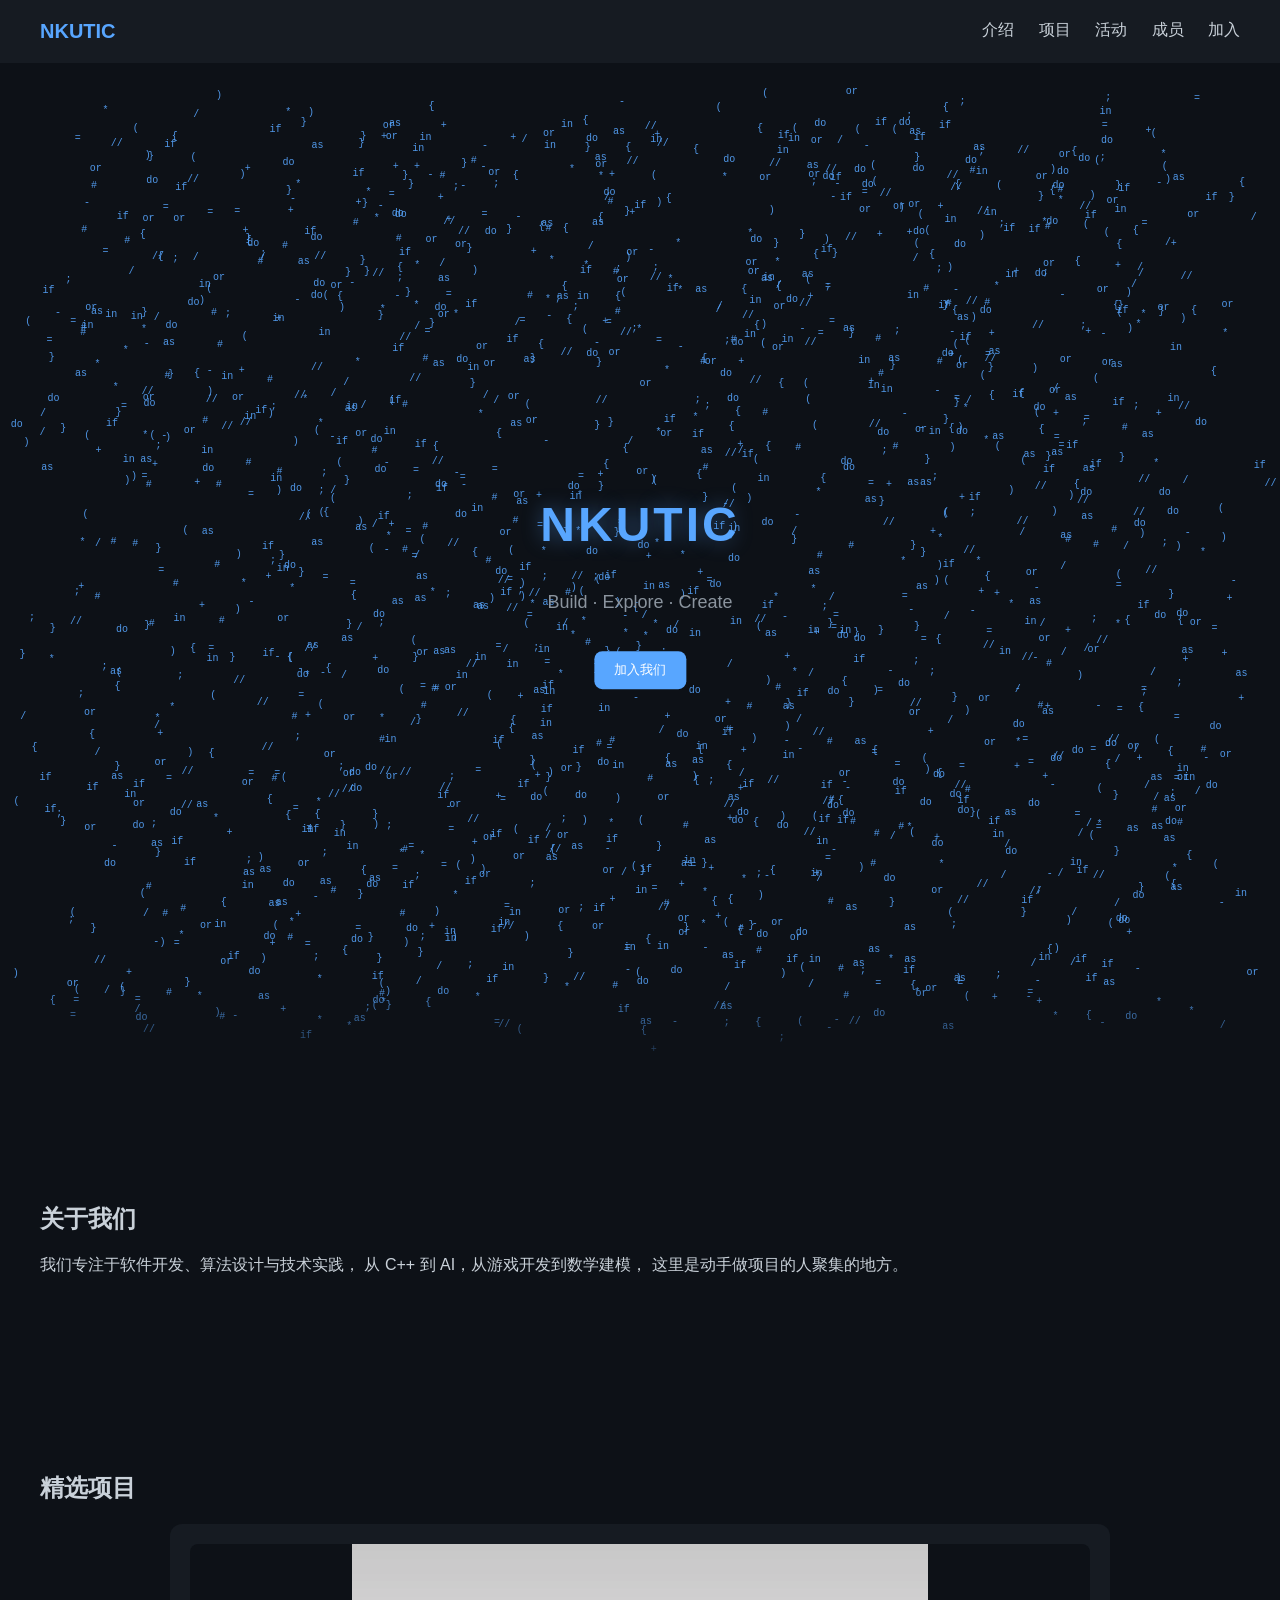
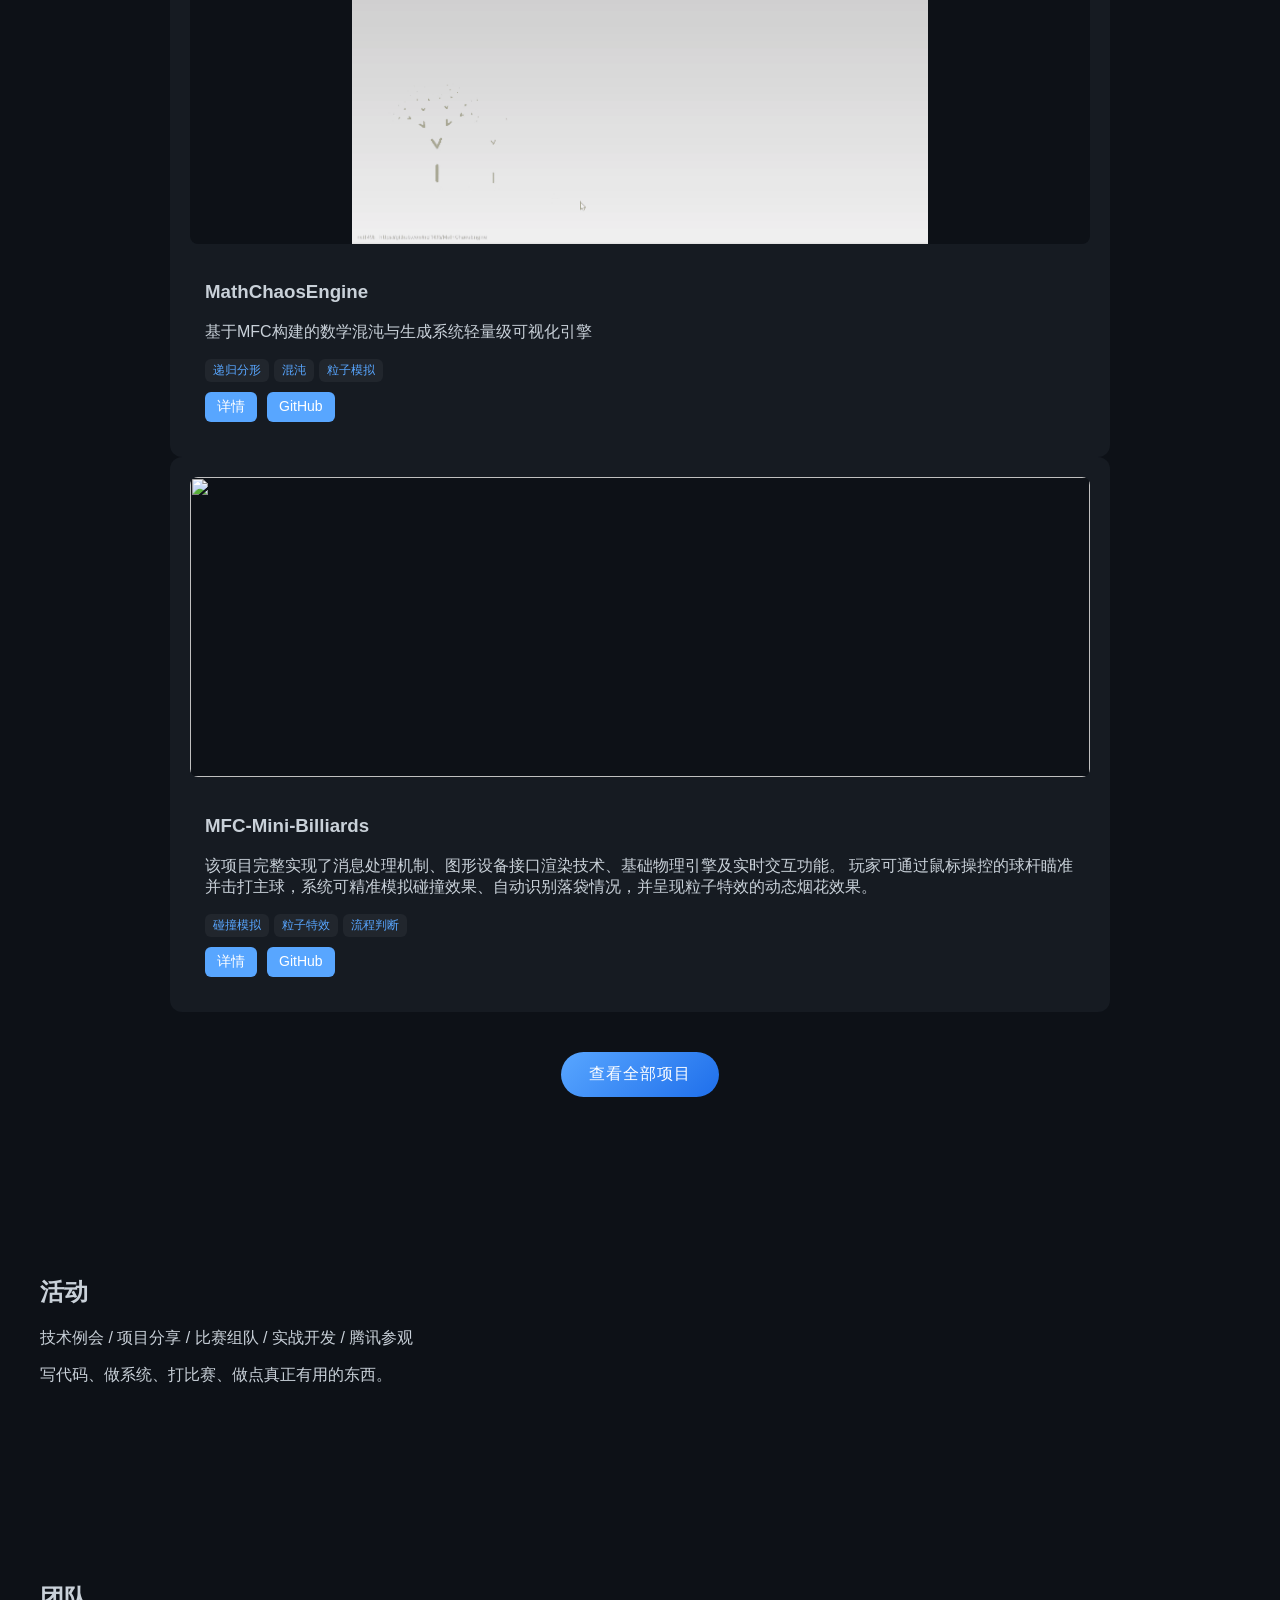
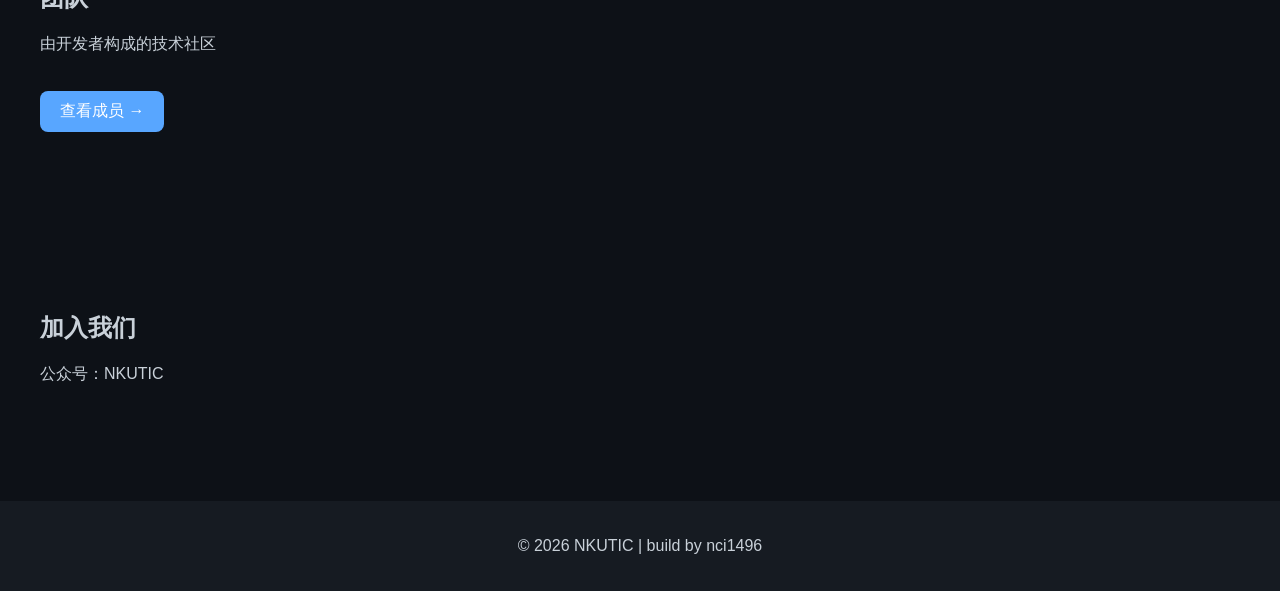
==== index.html @ daf4916a "feat update: build contributors pages" ====
<!DOCTYPE html>
<html lang="zh">
<head>
    <meta charset="UTF-8">
    <meta name="viewport" content="width=device-width, initial-scale=1.0">
    <title>南开大学犀牛鸟创新社团</title>
    <link rel="stylesheet" href="style.css">
</head>
<body>

<header>
    <div class="logo">NKUTIC</div>
    <nav>
        <a href="#about">介绍</a>
        <a href="#projects">项目</a>
        <a href="#activity">活动</a>
        <a href="contributors.html">成员</a>
        <a href="#join">加入</a>
    </nav>
</header>

<!-- hero实现了一个动态的文字切换粒子效果 -->
<section class="hero">
    <canvas id="heroCanvas"></canvas>
        <div class="hero-overlay">
        <h1>NKUTIC</h1>
        <p>Build · Explore · Create</p>
        <button onclick="location.href='#join'">加入我们</button>
    </div>
</section>

<script src="scripts/hero.js"></script>
<script type="module" src="scripts/main.js"></script>

<section id="about">
    <h2>关于我们</h2>
    <p>
        我们专注于软件开发、算法设计与技术实践，
        从 C++ 到 AI，从游戏开发到数学建模，
        这里是动手做项目的人聚集的地方。
    </p>
</section>

<section id="projects">
    <h2>精选项目</h2>
    <div id="featured-projects"></div>

<div class="more">
    <a href="projects.html" class="btn-primary">
        查看全部项目
    </a>
</div>
</section>

<section id="activity">
    <h2>活动</h2>
    <p>技术例会 / 项目分享 / 比赛组队 / 实战开发 / 腾讯参观 </p>
    <p>写代码、做系统、打比赛、做点真正有用的东西。</p>
</section>


<section id="team">
    <h2>团队</h2>
    <p>由开发者构成的技术社区</p>

    <a class="btn" href="contributors.html">查看成员 →</a>
</section>

<section id="join">
    <h2>加入我们</h2>
    <p>公众号：NKUTIC</p>
</section>


<footer>
    <p>© 2026 NKUTIC | build by nci1496</p>
</footer>

</body>
</html>
---- style.css ----
body {
    margin: 0;
    font-family: Arial;
    background: #0d1117;
    color: #c9d1d9;
}

/* 顶部 */
header {
    display: flex;
    justify-content: space-between;
    padding: 20px 40px;
    background: #161b22;
}

.logo {
    font-size: 20px;
    font-weight: bold;
    color: #58a6ff;
}

nav a {
    color: #c9d1d9;
    margin-left: 20px;
    text-decoration: none;
}

nav a:hover {
    color: #58a6ff;
}

/* 首页大字 */
.hero {
    position: relative;
    height: 100vh;
    background: #0d1117;
    min-height: 300px;
}

@media (max-width: 600px) {
    .hero {
        height: 40vh;
    }
}

#heroCanvas {
    position: absolute;
    top: 0;
    left: 0;
    width: 100%;
    height: 100%;
    display: block;
}

.hero-overlay {
    position: absolute;
    top: 50%;
    left: 50%;
    transform: translate(-50%, -50%);
    
    text-align: center;
    color: white;

    z-index: 2;
    
    /* 防止阻挡被按 */
    pointer-events: none;

}


/* 标题 */
.hero-overlay h1 {
    font-size: 48px;
    color: #58a6ff;
    text-shadow: 0 0 20px rgba(88,166,255,0.4);
    letter-spacing: 3px;
}

/* 副标题 */
.hero-overlay p {
    font-size: 18px;
    color: #8b949e;
}

/* 按钮 */
.hero-overlay button {
    margin-top: 20px;
    padding: 10px 20px;
    border-radius: 8px;
    border: none;
    background: #58a6ff;
    color: white;
    cursor: pointer;
/* 恢复按键功能 */
    pointer-events: auto;
}



.hero::after {
    content: "";
    position: absolute;
    left: 0;
    bottom: 0;
    width: 100%;
    height: 100px;

    background: linear-gradient(to bottom, transparent, #0d1117);
}

/* 通用 section */

section {
    padding: 60px 40px;

    opacity: 0;
    transform: translateY(30px);
    animation: fadeIn 1s forwards;
}

@keyframes fadeIn {
    to {
        opacity: 1;
        transform: translateY(0);
    }
}

/*  ////// 卡片 //////*/
.card {
    background: #161b22;
    padding: 20px;
    margin-top: 20px;
    overflow: hidden;
    border-radius: 12px;
    transition: 0.3s;
    width: 75%;
    margin: auto;
}

.card:hover {
    transform: translateY(-5px);
    box-shadow: 0 0 15px #58a6ff44;
}

.card a {
    color: #58a6ff;
    text-decoration: none;
}

.card a:hover {
    text-decoration: underline;
    transform: translateY(-3px) scale(1.02);
    box-shadow: 0 10px 30px rgba(88,166,255,0.2);
}

.card img {
    width: 100%;
    height: 300px;
    object-fit: contain;
    background: #0d1117;
    border-radius: 8px;
}

.tags {
    margin-top: 5px;
}

.tag {
    display: inline-block;
    padding: 3px 8px;
    margin-right: 5px;
    border-radius: 6px;
    background: #21262d;
    color: #58a6ff;
    font-size: 12px;
}


/* 内容区 */
.card-content {
    padding: 15px;
}

/* 按钮区 */
.card-buttons {
    margin-top: 10px;
    display: flex;
    gap: 10px;
    
}


.card-buttons a {
    padding: 6px 12px;
    border-radius: 6px;
    background: #58a6ff;
    color: white;
    text-decoration: none;
    font-size: 14px;
}

.card-buttons a:hover {
    background: #1f6feb;
}

.card-grid {
    display: grid;
    grid-template-columns: repeat(auto-fit, minmax(300px, 1fr));
    gap: 20px;
}



/* 页脚 */
footer {
    text-align: center;
    padding: 20px;
    background: #161b22;
}



/* 项目页 */

/* 项目页整体 */
.project-page {
    max-width: 900px;
    margin: auto;
}

/* 头部 */
.project-hero {
    text-align: center;
    padding: 60px 20px;
}

.project-hero h1 {
    font-size: 40px;
    color: #58a6ff;
}

/* 更多按钮 */
.more {
    text-align: center;
    margin-top: 40px;
}

.btn-primary {
    display: inline-block;
    padding: 12px 28px;
    border-radius: 999px; /* 胶囊按钮 */
    background: linear-gradient(135deg, #58a6ff, #1f6feb);
    color: white;
    font-weight: 500;
    text-decoration: none;
    letter-spacing: 1px;

    transition: all 0.3s ease;
}

/* hover 提升 */
.btn-primary:hover {
    transform: translateY(-3px) scale(1.03);
    box-shadow: 0 8px 20px rgba(88,166,255,0.4);
}

/* 点击反馈 */
.btn-primary:active {
    transform: scale(0.97);
}


/* 按钮 */
.btn {
    display: inline-block;
    margin-top: 20px;
    padding: 10px 20px;
    background: #58a6ff;
    color: white;
    text-decoration: none;
    border-radius: 8px;
}

.btn:hover {
    background: #1f6feb;
}

/* 图片 */
.project-img {
    width: 100%;
    border-radius: 10px;
    margin-top: 20px;
}

/* 段落 */
section {
    margin-bottom: 40px;
}

/* 代码块 */
pre {
    background: #0d1117;
    color: #c9d1d9;
    padding: 16px 20px;
    border-radius: 12px;
    overflow-x: auto;

    border: 1px solid #30363d;

    font-family: "Fira Code", "Consolas", monospace;
    font-size: 14px;
    line-height: 1.6;

    position: relative;
}

/* 左侧装饰条（重点） */
pre::before {
    content: "";
    position: absolute;
    left: 0;
    top: 0;
    width: 4px;
    height: 100%;
    background: #58a6ff;
    border-radius: 12px 0 0 12px;
}

/* code本体 */
code {
    color: #c9d1d9;
}

pre::after {
    content: "C++"; /* 可以按需要改 */
    position: absolute;
    top: 8px;
    right: 12px;
    font-size: 12px;
    color: #8b949e;
}
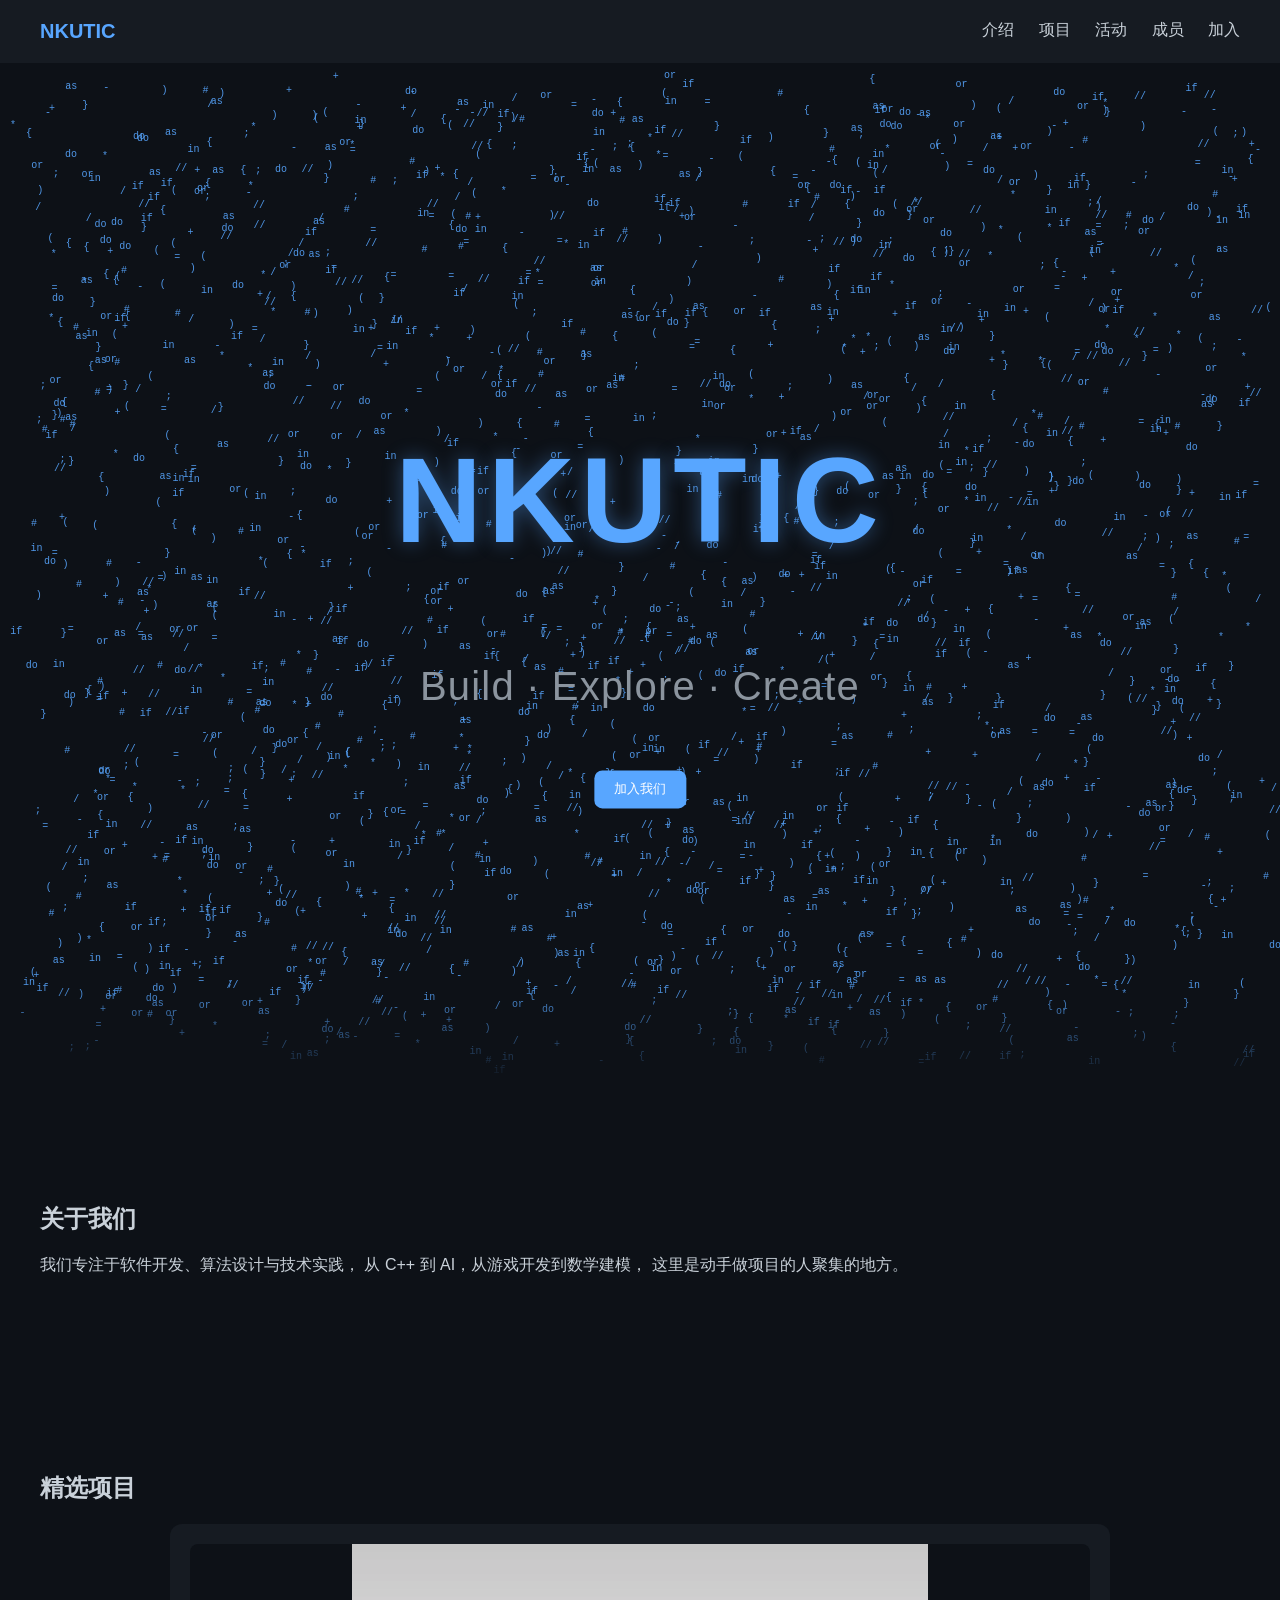
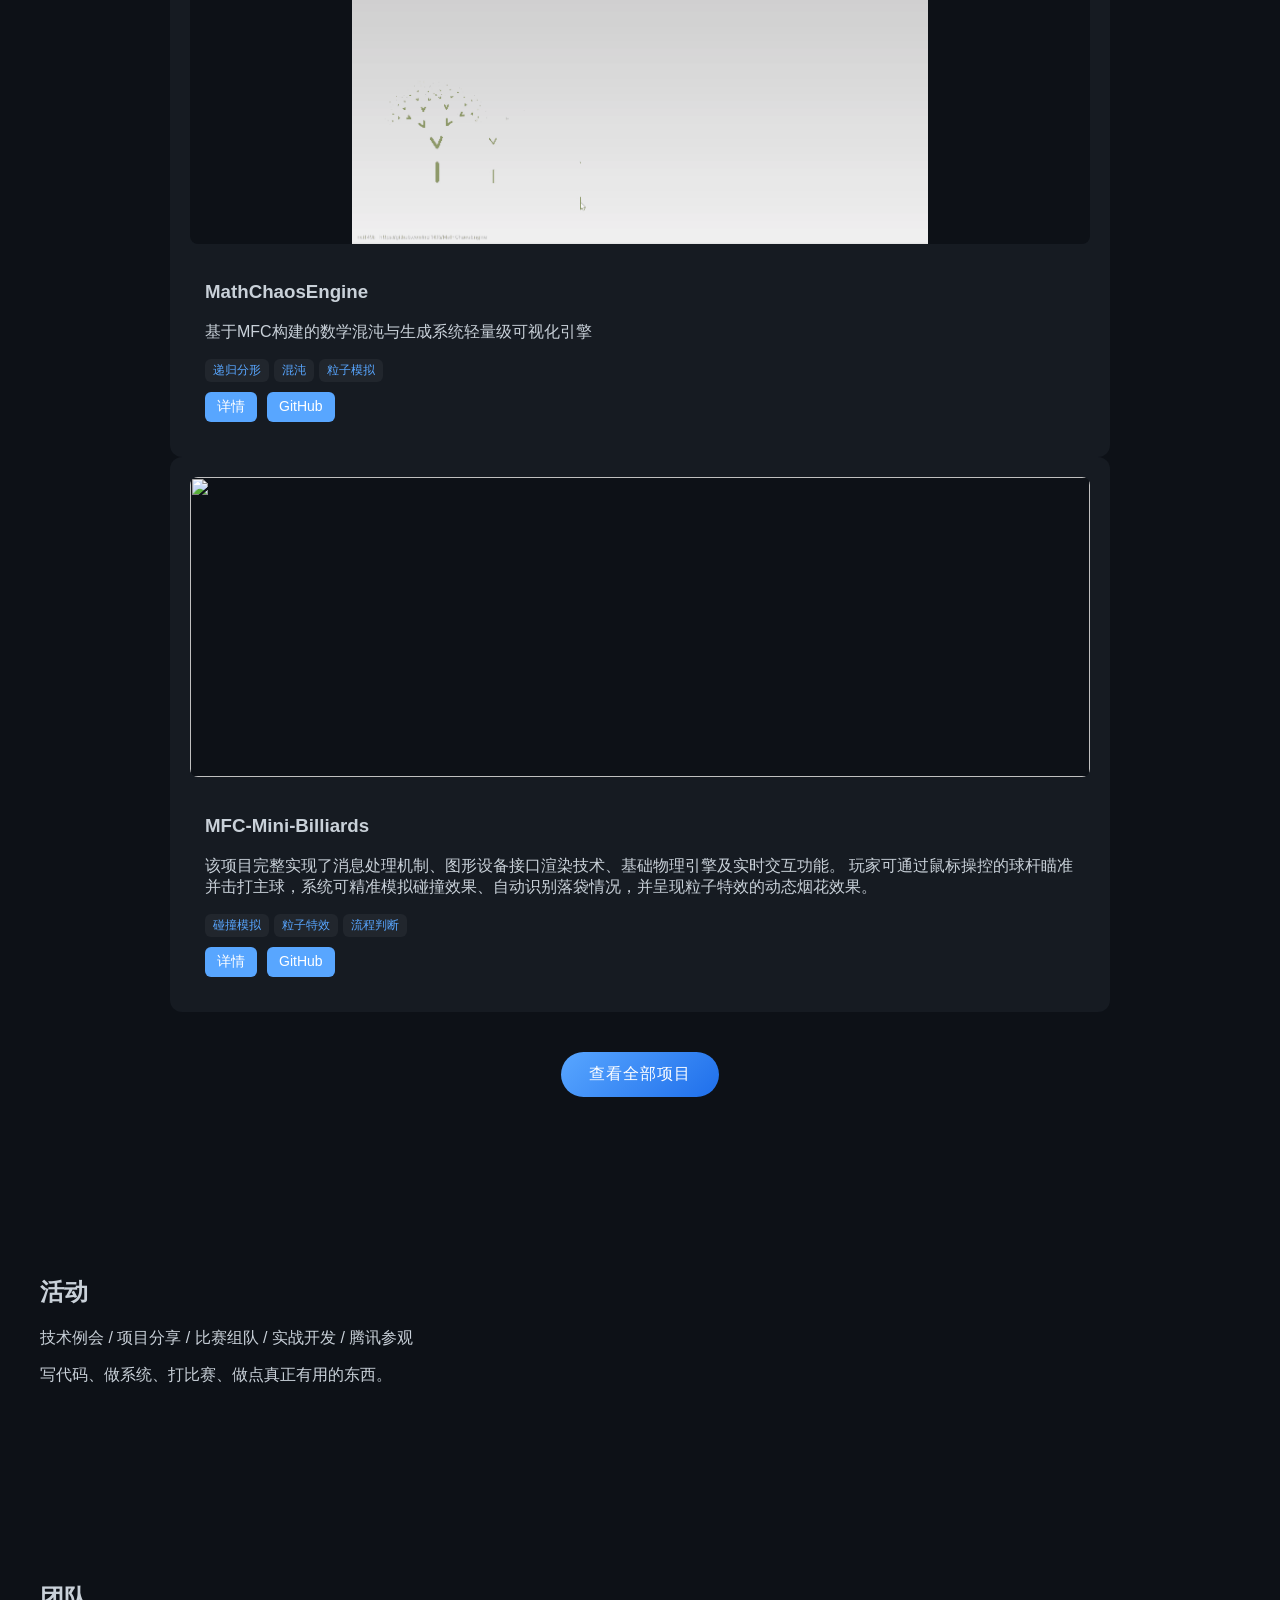
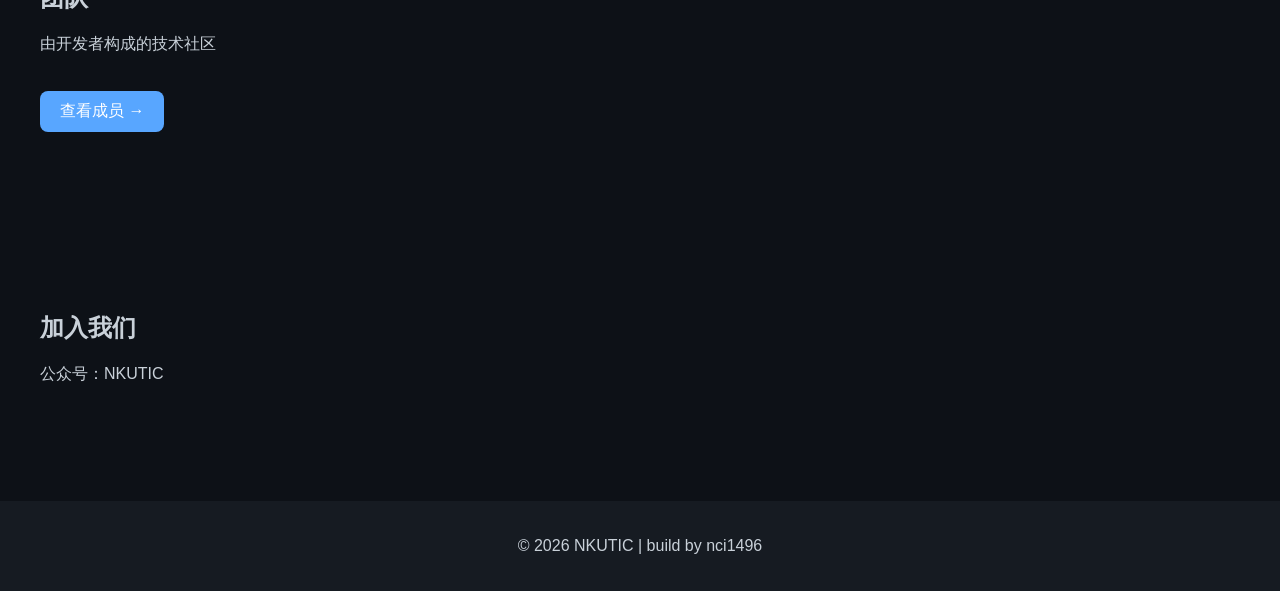
==== commit f6ee4a70: "update：better ui &  better Hero" ====
--- a/index.html
+++ b/index.html
@@ -52,6 +52,7 @@
 </div>
 </section>
 
+
 <section id="activity">
     <h2>活动</h2>
     <p>技术例会 / 项目分享 / 比赛组队 / 实战开发 / 腾讯参观 </p>
--- a/style.css
+++ b/style.css
@@ -70,17 +70,38 @@
 
 
 /* 标题 */
+/* .hero-overlay h1 {
+    font-size: 96px;
+    color: #58a6ff;
+    text-shadow: 0 0 20px rgba(88,166,255,0.4);
+    letter-spacing: 0.08em;
+    line-height: 1.1;
+    transform: scaleY(0.95); 
+}
+
+/* 副标题 */
+/* .hero-overlay p {
+    font-size: 36px;
+    color: #8b949e;
+    letter-spacing: 0.03em;
+    line-height: 1.2;
+
+}  */
+
 .hero-overlay h1 {
-    font-size: 48px;
+    font-size: 120px;
     color: #58a6ff;
     text-shadow: 0 0 20px rgba(88,166,255,0.4);
-    letter-spacing: 3px;
-}
-
-/* 副标题 */
+    letter-spacing: 0.05em;
+    line-height: 1.05;
+    font-weight: 700;
+}
+
 .hero-overlay p {
-    font-size: 18px;
+    font-size: 40px;
     color: #8b949e;
+    letter-spacing: 0.03em;
+    line-height: 1.2;
 }
 
 /* 按钮 */
@@ -113,7 +134,7 @@
 
 section {
     padding: 60px 40px;
-
+    margin-bottom: 40px;
     opacity: 0;
     transform: translateY(30px);
     animation: fadeIn 1s forwards;
@@ -293,11 +314,6 @@
     margin-top: 20px;
 }
 
-/* 段落 */
-section {
-    margin-bottom: 40px;
-}
-
 /* 代码块 */
 pre {
     background: #0d1117;
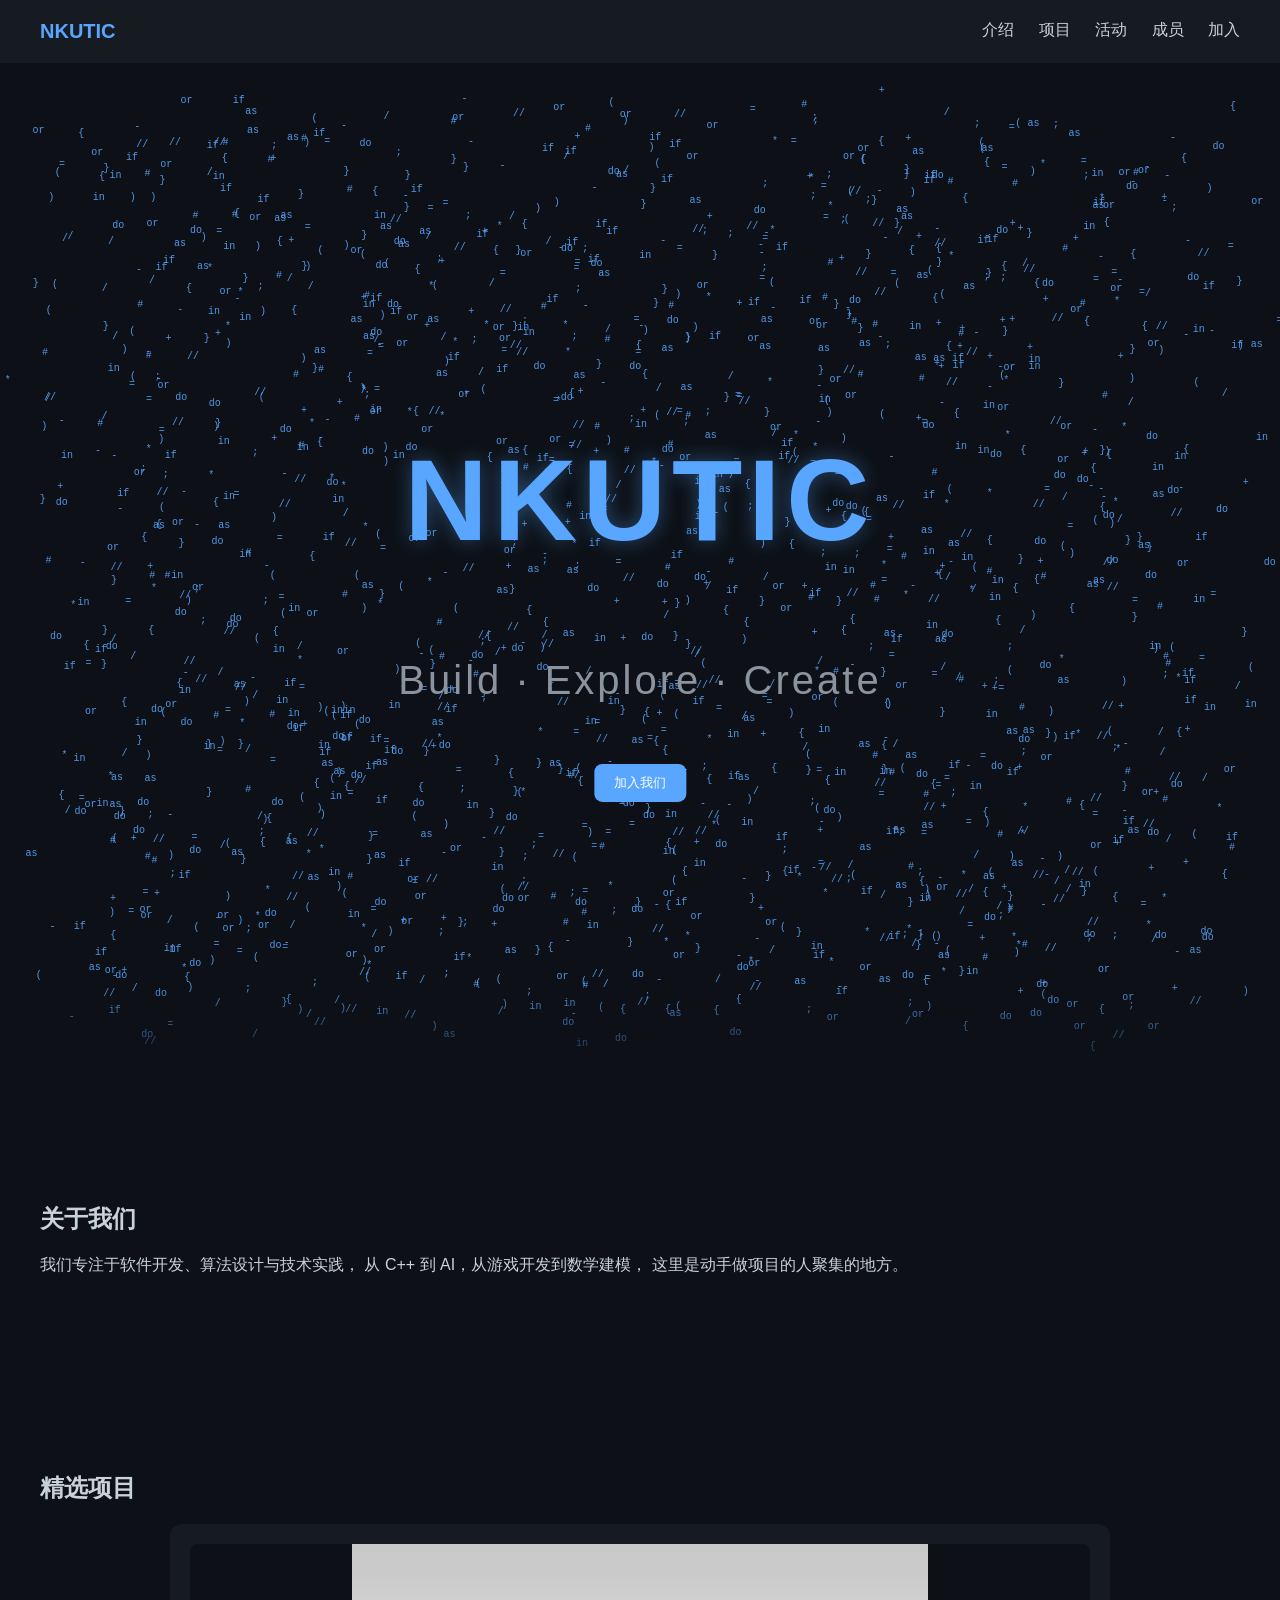
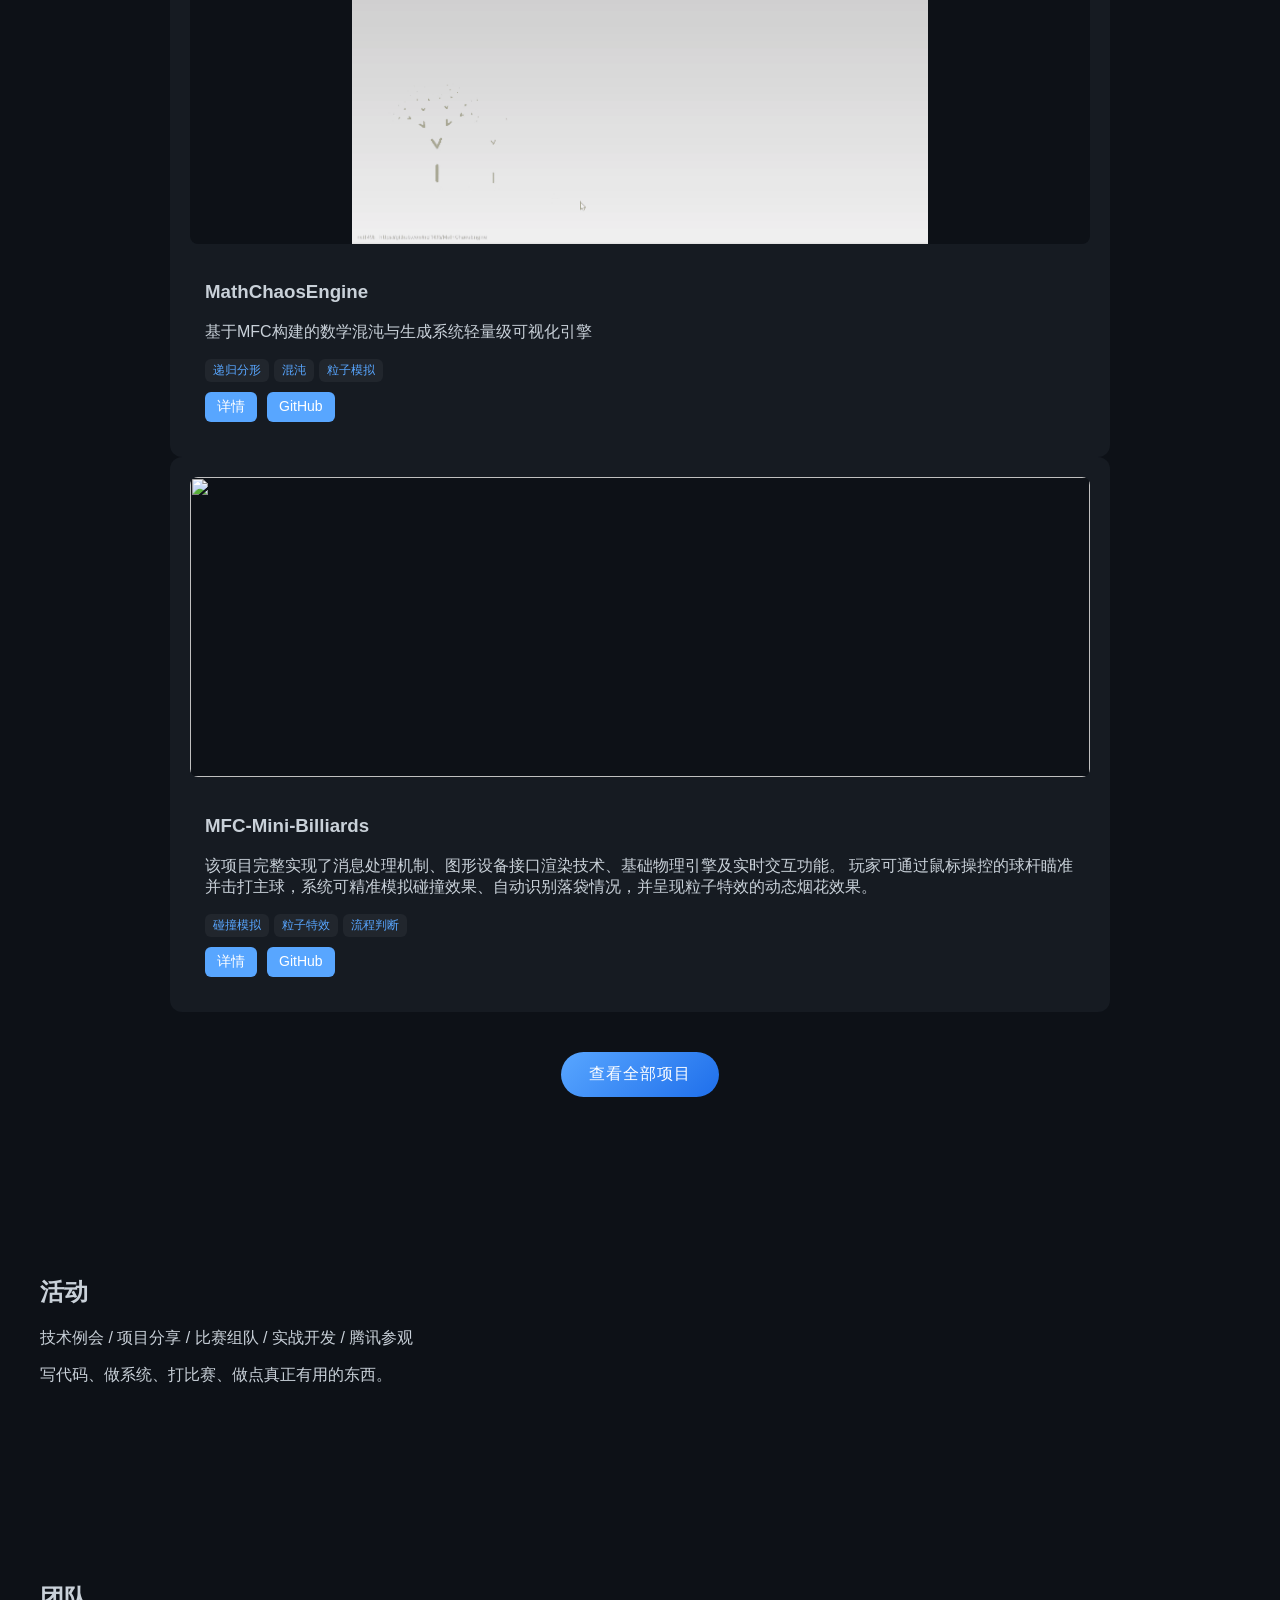
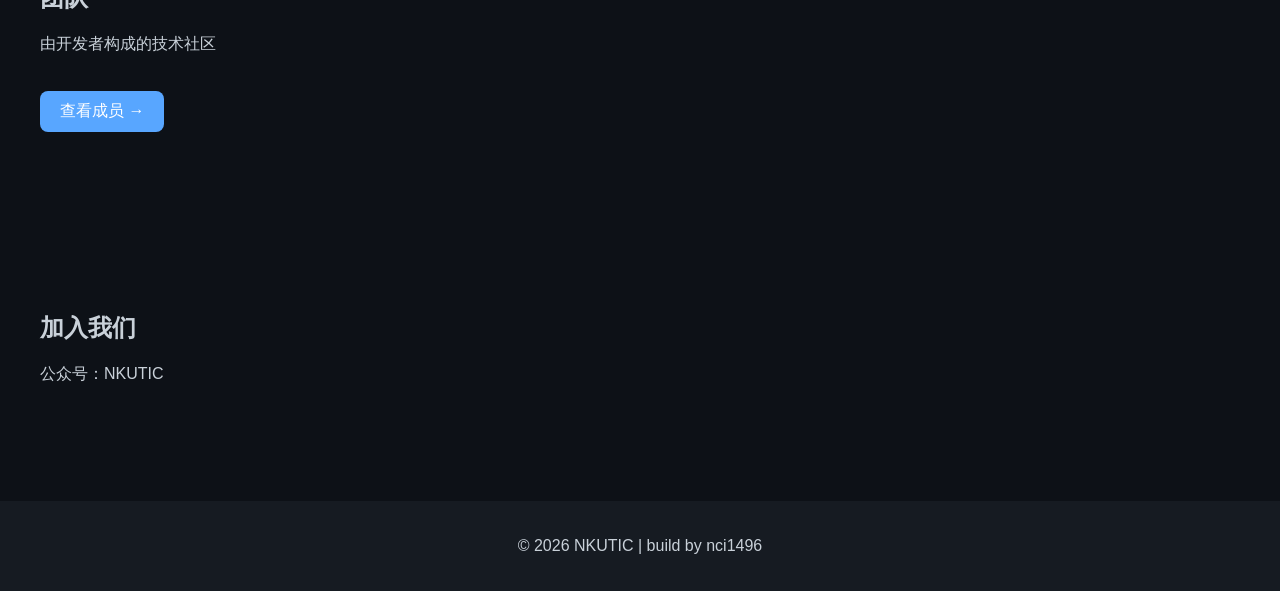
==== commit e5e1cdc8: "feat update:hero add fish mode ,better adaption of Mobile" ====
--- a/index.html
+++ b/index.html
@@ -5,6 +5,7 @@
     <meta name="viewport" content="width=device-width, initial-scale=1.0">
     <title>南开大学犀牛鸟创新社团</title>
     <link rel="stylesheet" href="style.css">
+    <link rel="stylesheet" href="fish.css">
 </head>
 <body>
 
@@ -22,7 +23,12 @@
 <!-- hero实现了一个动态的文字切换粒子效果 -->
 <section class="hero">
     <canvas id="heroCanvas"></canvas>
-        <div class="hero-overlay">
+
+        <!-- "鱼？"彩蛋 -->
+    <div id="fishLayer"></div>
+    <div id="fishOverlay"></div>
+
+    <div class="hero-overlay">
         <h1>NKUTIC</h1>
         <p>Build · Explore · Create</p>
         <button onclick="location.href='#join'">加入我们</button>
--- a/style.css
+++ b/style.css
@@ -69,38 +69,20 @@
 }
 
 
-/* 标题 */
-/* .hero-overlay h1 {
-    font-size: 96px;
+
+.hero-overlay h1 {
+    font-size: clamp(42px, 9vw, 120px);
     color: #58a6ff;
     text-shadow: 0 0 20px rgba(88,166,255,0.4);
-    letter-spacing: 0.08em;
-    line-height: 1.1;
-    transform: scaleY(0.95); 
-}
-
-/* 副标题 */
-/* .hero-overlay p {
-    font-size: 36px;
-    color: #8b949e;
-    letter-spacing: 0.03em;
-    line-height: 1.2;
-
-}  */
-
-.hero-overlay h1 {
-    font-size: 120px;
-    color: #58a6ff;
-    text-shadow: 0 0 20px rgba(88,166,255,0.4);
-    letter-spacing: 0.05em;
+    letter-spacing: clamp(1px, 0.5vw, 6px);
     line-height: 1.05;
     font-weight: 700;
 }
 
 .hero-overlay p {
-    font-size: 40px;
+    font-size: clamp(16px, 3.5vw, 40px);
     color: #8b949e;
-    letter-spacing: 0.03em;
+    letter-spacing: clamp(0.5px, 0.3vw, 3px);
     line-height: 1.2;
 }
 
--- a/fish.css
+++ b/fish.css
@@ -0,0 +1,87 @@
+/* ===================== */
+/*  鱼卡牌层 */
+/* ===================== */
+#fishLayer {
+    position: absolute;
+    inset: 0;
+
+    display: flex;
+    justify-content: center;
+    align-items: center;
+
+    pointer-events: none;
+    z-index: 20;
+}
+
+/* 卡牌 */
+.fish-card {
+    width: 260px;
+    border-radius: 12px;
+    cursor: pointer;
+
+    pointer-events: auto;
+
+    animation: float 3s ease-in-out infinite;
+
+    transition: transform 0.2s ease, filter 0.3s;
+        /* filter: drop-shadow(0 0 20px rgba(88,166,255,0.6)); */
+}
+
+@keyframes float {
+    0%   { transform: translateY(0px); }
+    50%  { transform: translateY(-12px); }
+    100% { transform: translateY(0px); }
+}
+/* ===================== */
+/*  暗化 + 聚光层 */
+/* ===================== */
+#fishOverlay {
+    position: absolute;
+    inset: 0;
+
+    background: radial-gradient(
+        circle at center,
+        rgba(0,0,0,0) 0%,
+        rgba(0,0,0,0.6) 60%,
+        rgba(0,0,0,0.85) 100%
+    );
+
+    opacity: 0;
+    transition: opacity 0.4s ease;
+
+    pointer-events: none;
+    z-index: 10;
+}
+
+/* 激活时 */
+#fishOverlay.active {
+    opacity: 1;
+}
+
+
+/* 鱼？的粒子效果 */
+
+.fish-particle {
+    position: fixed;
+    width: 50px;
+    height: 50px;
+    border-radius: 50%;
+    pointer-events: none;
+
+    opacity: 0.8;
+    transform: scale(1);
+    filter: blur(8px);
+    animation: fishFloat 5s ease-out forwards;
+}
+
+@keyframes fishFloat {
+    0% {
+        transform: translate(0, 0) scale(1);
+        opacity: 0.8;
+    }
+
+    100% {
+        transform: translate(var(--dx), var(--dy)) scale(0.2);
+        opacity: 0;
+    }
+}
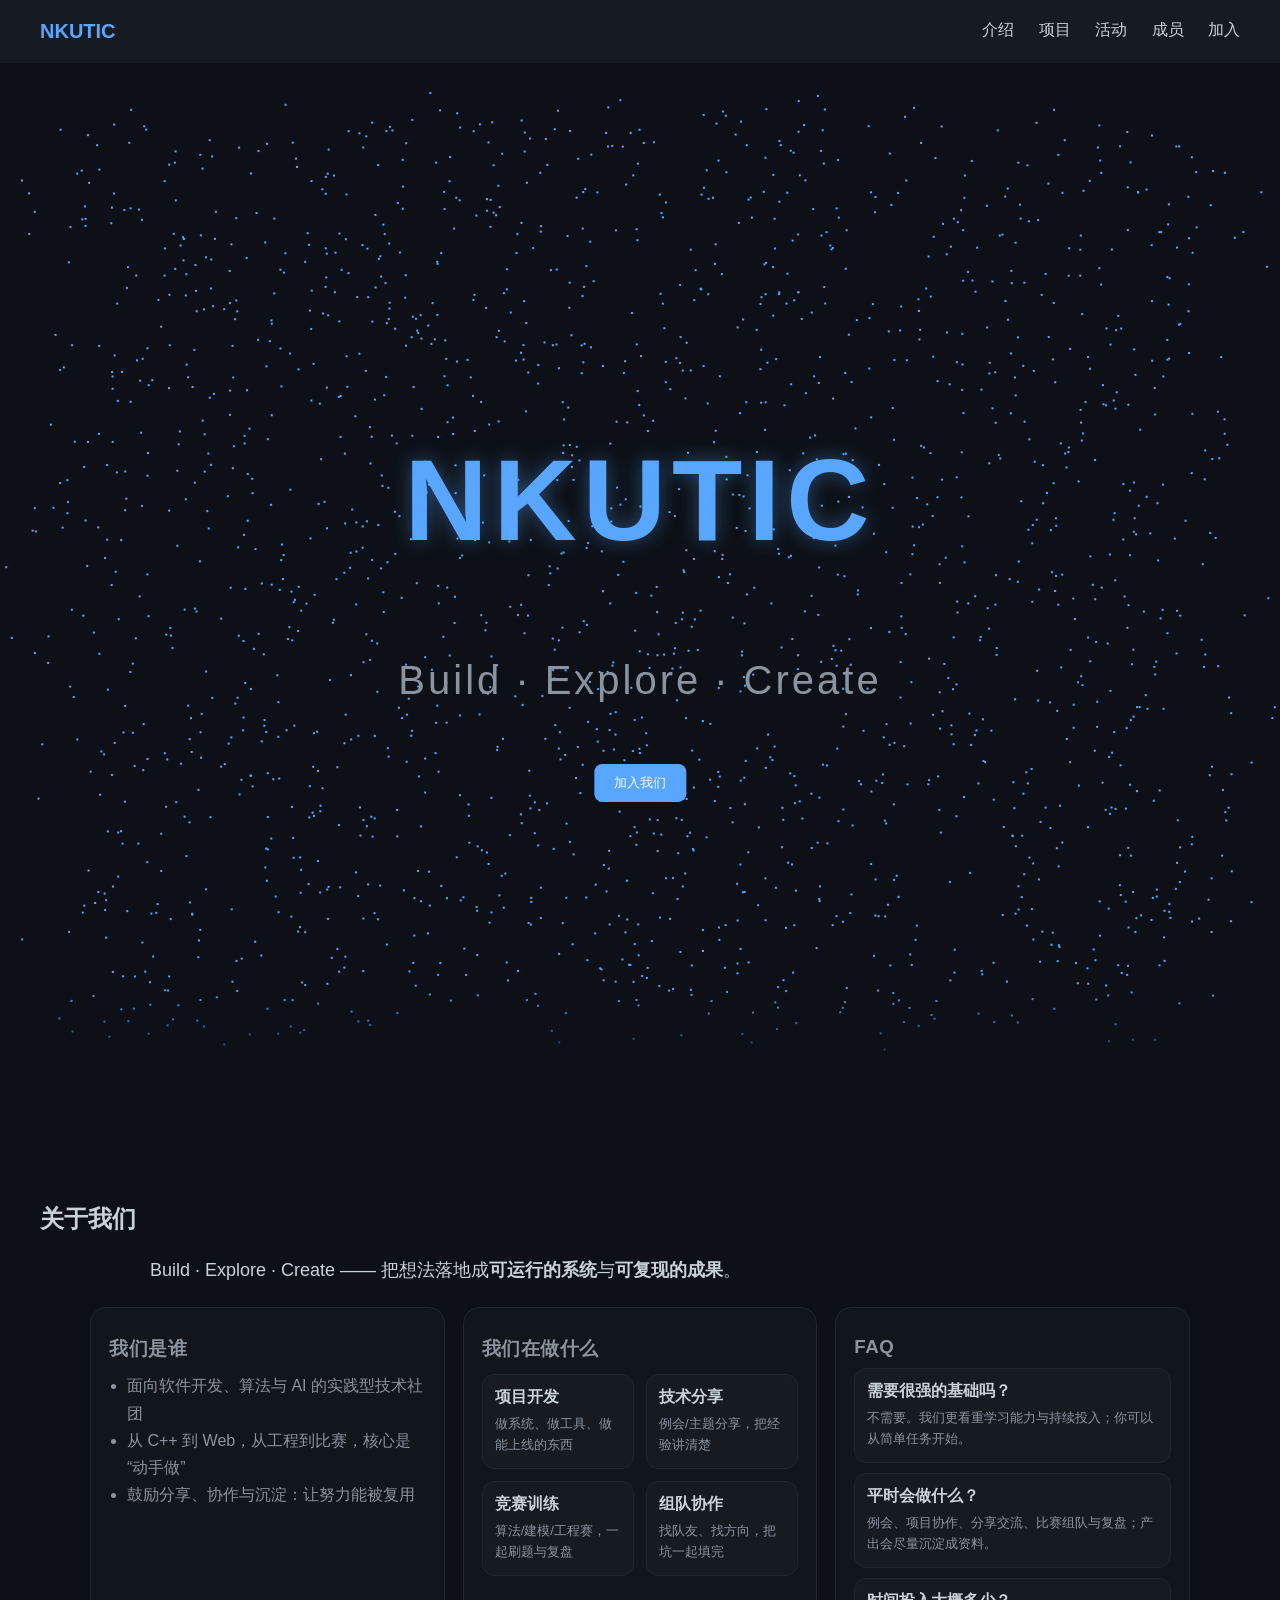
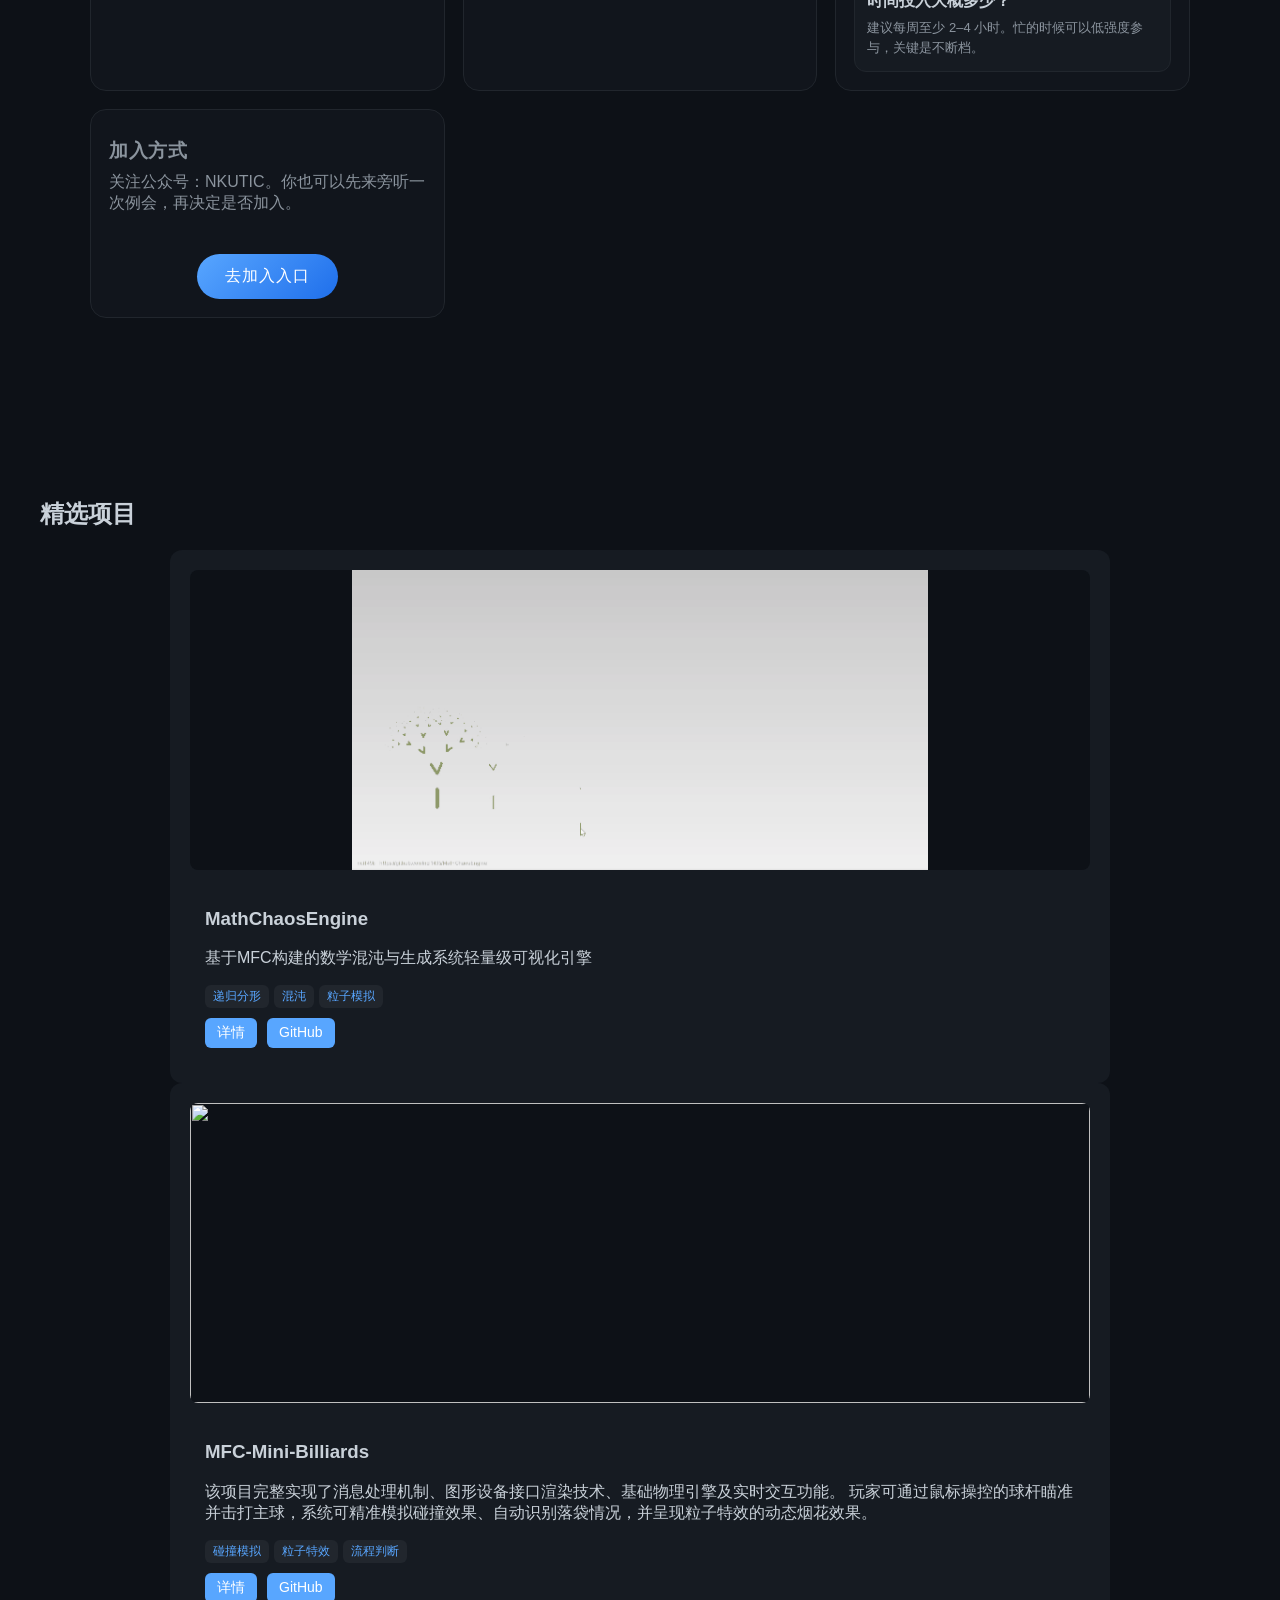
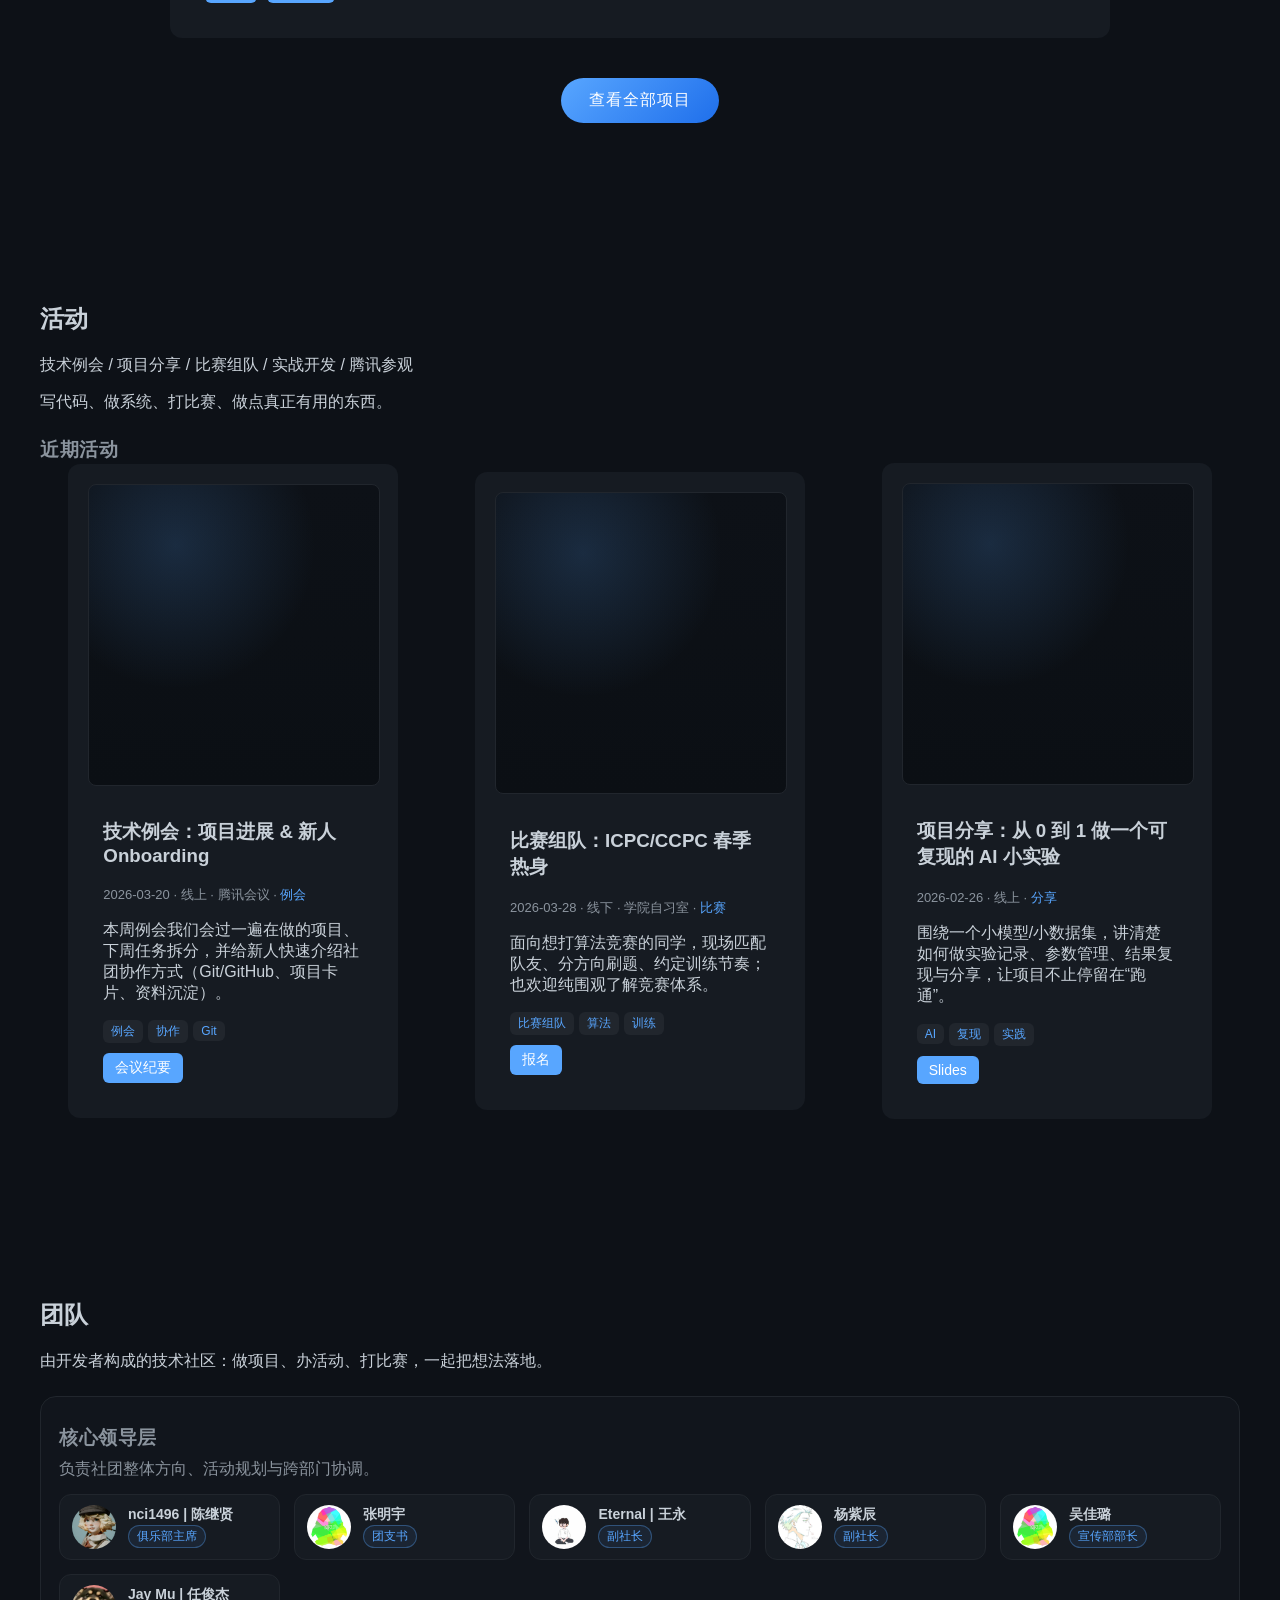
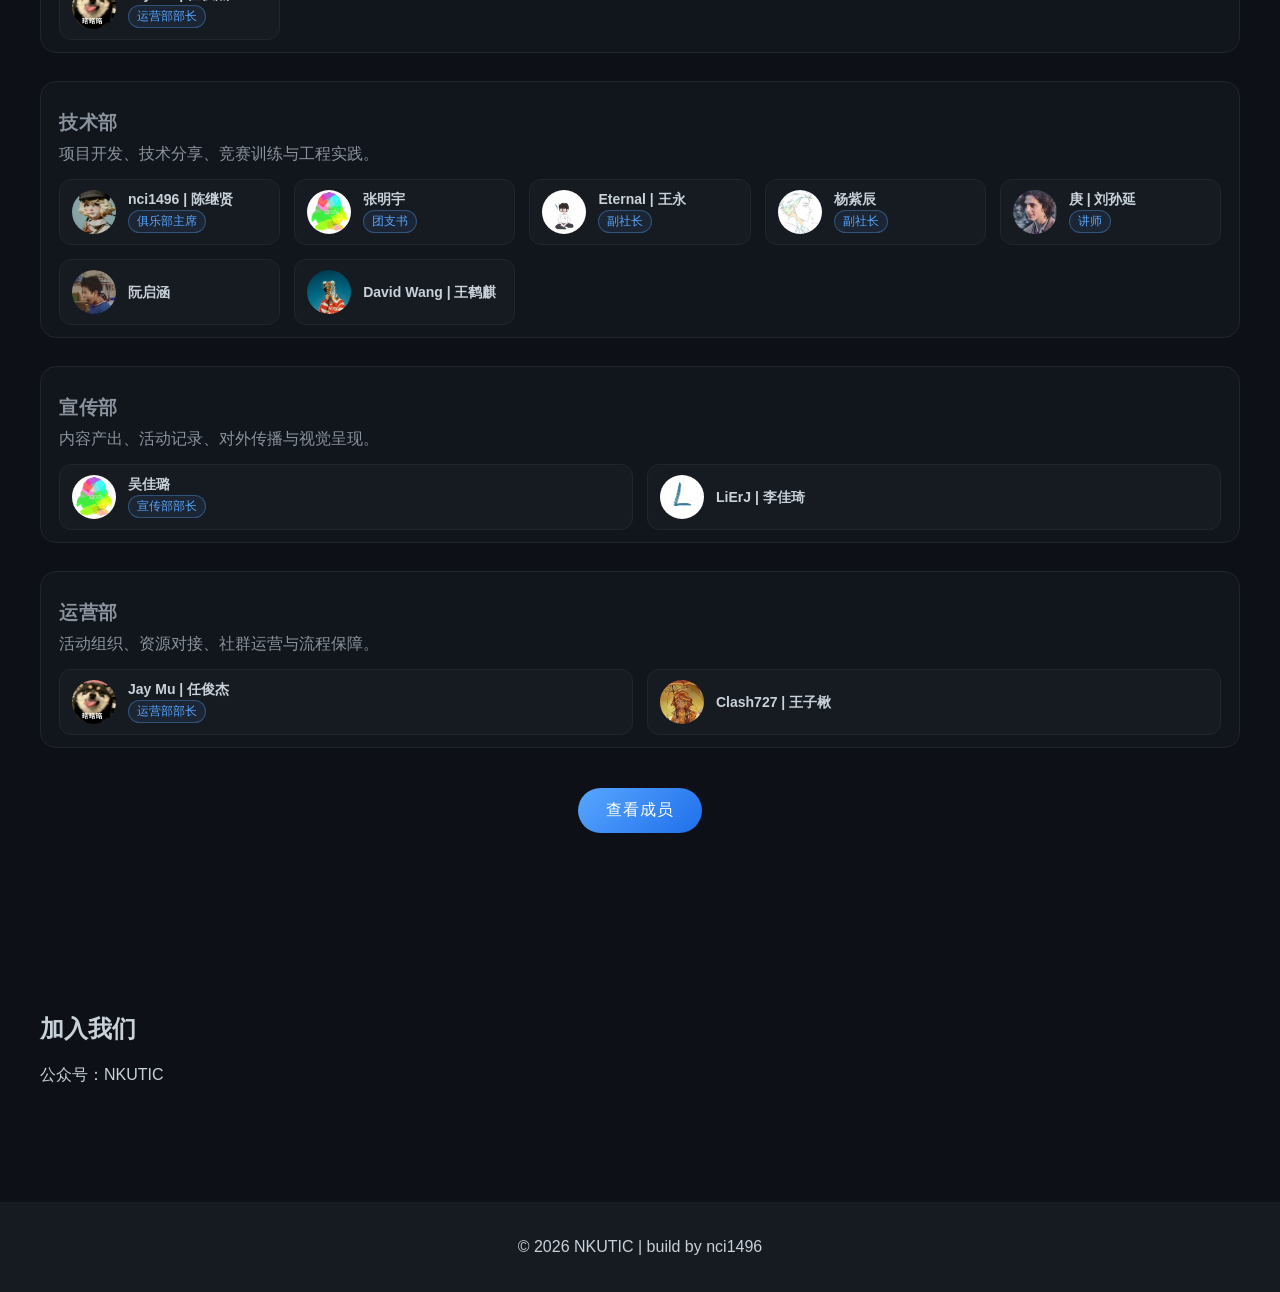
==== commit 45d443c0: "feat update:a lot" ====
--- a/index.html
+++ b/index.html
@@ -3,6 +3,10 @@
 <head>
     <meta charset="UTF-8">
     <meta name="viewport" content="width=device-width, initial-scale=1.0">
+    <meta name="description" content="南开大学犀牛鸟创新社团（NKUTIC）：专注软件开发、算法与技术实践，做项目、打比赛、沉淀可复现的成果。">
+    <meta property="og:title" content="南开大学犀牛鸟创新社团 · NKUTIC">
+    <meta property="og:description" content="Build · Explore · Create｜做项目、打比赛、做点真正有用的东西。">
+    <meta property="og:type" content="website">
     <title>南开大学犀牛鸟创新社团</title>
     <link rel="stylesheet" href="style.css">
     <link rel="stylesheet" href="fish.css">
@@ -40,11 +44,68 @@
 
 <section id="about">
     <h2>关于我们</h2>
-    <p>
-        我们专注于软件开发、算法设计与技术实践，
-        从 C++ 到 AI，从游戏开发到数学建模，
-        这里是动手做项目的人聚集的地方。
+    <p class="about-lead">
+        Build · Explore · Create —— 把想法落地成<strong>可运行的系统</strong>与<strong>可复现的成果</strong>。
     </p>
+
+    <div class="about-grid">
+        <div class="about-block">
+            <h3 class="subheading">我们是谁</h3>
+            <ul class="about-list">
+                <li>面向软件开发、算法与 AI 的实践型技术社团</li>
+                <li>从 C++ 到 Web，从工程到比赛，核心是“动手做”</li>
+                <li>鼓励分享、协作与沉淀：让努力能被复用</li>
+            </ul>
+        </div>
+
+        <div class="about-block">
+            <h3 class="subheading">我们在做什么</h3>
+            <div class="about-cards">
+                <div class="about-card">
+                    <div class="about-card-title">项目开发</div>
+                    <div class="about-card-desc">做系统、做工具、做能上线的东西</div>
+                </div>
+                <div class="about-card">
+                    <div class="about-card-title">技术分享</div>
+                    <div class="about-card-desc">例会/主题分享，把经验讲清楚</div>
+                </div>
+                <div class="about-card">
+                    <div class="about-card-title">竞赛训练</div>
+                    <div class="about-card-desc">算法/建模/工程赛，一起刷题与复盘</div>
+                </div>
+                <div class="about-card">
+                    <div class="about-card-title">组队协作</div>
+                    <div class="about-card-desc">找队友、找方向，把坑一起填完</div>
+                </div>
+            </div>
+        </div>
+
+        <div class="about-block">
+            <h3 class="subheading">FAQ</h3>
+            <div class="faq">
+                <div class="faq-item">
+                    <div class="faq-q">需要很强的基础吗？</div>
+                    <div class="faq-a">不需要。我们更看重学习能力与持续投入；你可以从简单任务开始。</div>
+                </div>
+                <div class="faq-item">
+                    <div class="faq-q">平时会做什么？</div>
+                    <div class="faq-a">例会、项目协作、分享交流、比赛组队与复盘；产出会尽量沉淀成资料。</div>
+                </div>
+                <div class="faq-item">
+                    <div class="faq-q">时间投入大概多少？</div>
+                    <div class="faq-a">建议每周至少 2–4 小时。忙的时候可以低强度参与，关键是不断档。</div>
+                </div>
+            </div>
+        </div>
+
+        <div class="about-block about-cta">
+            <h3 class="subheading">加入方式</h3>
+            <p class="team-desc">关注公众号：NKUTIC。你也可以先来旁听一次例会，再决定是否加入。</p>
+            <div class="more about-cta-actions">
+                <a href="#join" class="btn-primary">去加入入口</a>
+            </div>
+        </div>
+    </div>
 </section>
 
 <section id="projects">
@@ -63,14 +124,49 @@
     <h2>活动</h2>
     <p>技术例会 / 项目分享 / 比赛组队 / 实战开发 / 腾讯参观 </p>
     <p>写代码、做系统、打比赛、做点真正有用的东西。</p>
+
+    <div class="activity-featured">
+        <h3 class="subheading">近期活动</h3>
+        <div id="featured-activities" class="card-grid"></div>
+    </div>
 </section>
 
 
 <section id="team">
     <h2>团队</h2>
-    <p>由开发者构成的技术社区</p>
+    <p>由开发者构成的技术社区：做项目、办活动、打比赛，一起把想法落地。</p>
 
-    <a class="btn" href="contributors.html">查看成员 →</a>
+    <div class="team-structure">
+        <div class="team-block">
+            <h3 class="subheading">核心领导层</h3>
+            <p class="team-desc">负责社团整体方向、活动规划与跨部门协调。</p>
+            <div id="home-leadership" class="mini-member-grid" aria-label="核心领导层成员"></div>
+        </div>
+
+        <div class="team-block team-dept team-dept-tech">
+            <h3 class="subheading">技术部</h3>
+            <p class="team-desc">项目开发、技术分享、竞赛训练与工程实践。</p>
+            <div id="home-tech" class="mini-member-grid" aria-label="技术部成员"></div>
+        </div>
+
+        <div class="team-block team-dept team-dept-media">
+            <h3 class="subheading">宣传部</h3>
+            <p class="team-desc">内容产出、活动记录、对外传播与视觉呈现。</p>
+            <div id="home-media" class="mini-member-grid" aria-label="宣传部成员"></div>
+        </div>
+
+        <div class="team-block team-dept team-dept-ops">
+            <h3 class="subheading">运营部</h3>
+            <p class="team-desc">活动组织、资源对接、社群运营与流程保障。</p>
+            <div id="home-ops" class="mini-member-grid" aria-label="运营部成员"></div>
+        </div>
+    </div>
+
+    <div class="more">
+        <a href="contributors.html" class="btn-primary">
+            查看成员
+        </a>
+    </div>
 </section>
 
 <section id="join">
--- a/style.css
+++ b/style.css
@@ -122,6 +122,98 @@
     animation: fadeIn 1s forwards;
 }
 
+/* 关于我们 */
+.about-lead {
+    max-width: 980px;
+    margin: 10px auto 22px;
+    color: #c9d1d9;
+    font-size: 18px;
+    line-height: 1.7;
+}
+
+.about-grid {
+    max-width: 1100px;
+    margin: 0 auto;
+    display: grid;
+    grid-template-columns: repeat(auto-fit, minmax(280px, 1fr));
+    gap: 18px;
+}
+
+.about-block {
+    background: rgba(22, 27, 34, 0.55);
+    border: 1px solid #21262d;
+    border-radius: 16px;
+    padding: 18px;
+}
+
+.about-list {
+    margin: 10px 0 0;
+    padding-left: 18px;
+    color: #8b949e;
+    line-height: 1.7;
+}
+
+.about-cards {
+    margin-top: 12px;
+    display: grid;
+    grid-template-columns: repeat(2, minmax(0, 1fr));
+    gap: 12px;
+}
+
+@media (max-width: 720px) {
+    .about-cards {
+        grid-template-columns: 1fr;
+    }
+}
+
+.about-card {
+    padding: 12px 12px;
+    border-radius: 12px;
+    background: #161b22;
+    border: 1px solid #21262d;
+}
+
+.about-card-title {
+    color: #c9d1d9;
+    font-weight: 700;
+}
+
+.about-card-desc {
+    margin-top: 6px;
+    color: #8b949e;
+    font-size: 13px;
+    line-height: 1.6;
+}
+
+.faq {
+    margin-top: 10px;
+    display: grid;
+    gap: 10px;
+}
+
+.faq-item {
+    padding: 12px 12px;
+    border-radius: 12px;
+    background: #161b22;
+    border: 1px solid #21262d;
+}
+
+.faq-q {
+    font-weight: 700;
+    color: #c9d1d9;
+}
+
+.faq-a {
+    margin-top: 6px;
+    color: #8b949e;
+    font-size: 13px;
+    line-height: 1.6;
+}
+
+.about-cta-actions {
+    margin-top: 12px;
+}
+
 @keyframes fadeIn {
     to {
         opacity: 1;
@@ -213,6 +305,107 @@
     gap: 20px;
 }
 
+/* 活动专栏 */
+.activity-featured {
+    margin-top: 24px;
+}
+
+.subheading {
+    margin: 10px 0 0;
+    color: #8b949e;
+    font-weight: 600;
+    letter-spacing: 0.5px;
+}
+
+.activity-card .activity-meta {
+    margin: 8px 0 10px;
+    color: #8b949e;
+    font-size: 13px;
+}
+
+.activity-card .activity-type {
+    color: #58a6ff;
+}
+
+.activity-cover-placeholder {
+    width: 100%;
+    height: 300px;
+    border-radius: 8px;
+    background:
+        radial-gradient(80% 80% at 30% 20%, rgba(88,166,255,0.18), transparent 60%),
+        linear-gradient(180deg, #0d1117, #0b0f14);
+    border: 1px solid #21262d;
+}
+
+/* 首页团队架构 */
+.team-structure {
+    margin-top: 24px;
+    display: grid;
+    gap: 28px;
+}
+
+.team-block {
+    background: rgba(22, 27, 34, 0.55);
+    border: 1px solid #21262d;
+    border-radius: 16px;
+    padding: 18px 18px 12px;
+}
+
+.team-desc {
+    margin: 8px 0 14px;
+    color: #8b949e;
+}
+
+.mini-member-grid {
+    display: grid;
+    grid-template-columns: repeat(auto-fit, minmax(200px, 1fr));
+    gap: 14px;
+}
+
+.mini-member {
+    display: flex;
+    align-items: center;
+    gap: 12px;
+    padding: 10px 12px;
+    border-radius: 12px;
+    background: #161b22;
+    border: 1px solid #21262d;
+    text-decoration: none;
+    transition: transform 0.2s ease, box-shadow 0.2s ease, border-color 0.2s ease;
+}
+
+.mini-member:hover {
+    transform: translateY(-2px);
+    border-color: rgba(88, 166, 255, 0.55);
+    box-shadow: 0 10px 25px rgba(88,166,255,0.12);
+}
+
+.mini-member img {
+    width: 44px;
+    height: 44px;
+    border-radius: 50%;
+    object-fit: cover;
+    background: #0d1117;
+}
+
+.mini-member-name {
+    color: #c9d1d9;
+    font-weight: 600;
+    font-size: 14px;
+    line-height: 1.2;
+}
+
+.mini-member-badge {
+    margin-top: 3px;
+    display: inline-block;
+    font-size: 12px;
+    color: #58a6ff;
+    background: rgba(88,166,255,0.08);
+    border: 1px solid rgba(88,166,255,0.35);
+    padding: 2px 8px;
+    border-radius: 999px;
+}
+
 
 
 /* 页脚 */
--- a/fish.css
+++ b/fish.css
@@ -13,6 +13,10 @@
     z-index: 20;
 }
 
+/* 负责整体悬浮 */
+.fish-wrapper {
+    animation: float 3s ease-in-out infinite;
+}
 /* 卡牌 */
 .fish-card {
     width: 260px;
@@ -21,10 +25,24 @@
 
     pointer-events: auto;
 
-    animation: float 3s ease-in-out infinite;
+    /* animation: float 3s ease-in-out infinite; */
 
     transition: transform 0.2s ease, filter 0.3s;
         /* filter: drop-shadow(0 0 20px rgba(88,166,255,0.6)); */
+
+    transform-style: preserve-3d;
+    will-change: transform;
+
+    -webkit-user-select: none;
+    user-select: none;
+    /* 禁止长按高亮（手机） */
+    -webkit-tap-highlight-color: transparent;
+
+    /* 禁止图片被拖走 */
+    -webkit-user-drag: none;
+
+    /* 禁止点击轮廓 */
+    outline: none;
 }
 
 @keyframes float {
@@ -57,31 +75,3 @@
 #fishOverlay.active {
     opacity: 1;
 }
-
-
-/* 鱼？的粒子效果 */
-
-.fish-particle {
-    position: fixed;
-    width: 50px;
-    height: 50px;
-    border-radius: 50%;
-    pointer-events: none;
-
-    opacity: 0.8;
-    transform: scale(1);
-    filter: blur(8px);
-    animation: fishFloat 5s ease-out forwards;
-}
-
-@keyframes fishFloat {
-    0% {
-        transform: translate(0, 0) scale(1);
-        opacity: 0.8;
-    }
-
-    100% {
-        transform: translate(var(--dx), var(--dy)) scale(0.2);
-        opacity: 0;
-    }
-}
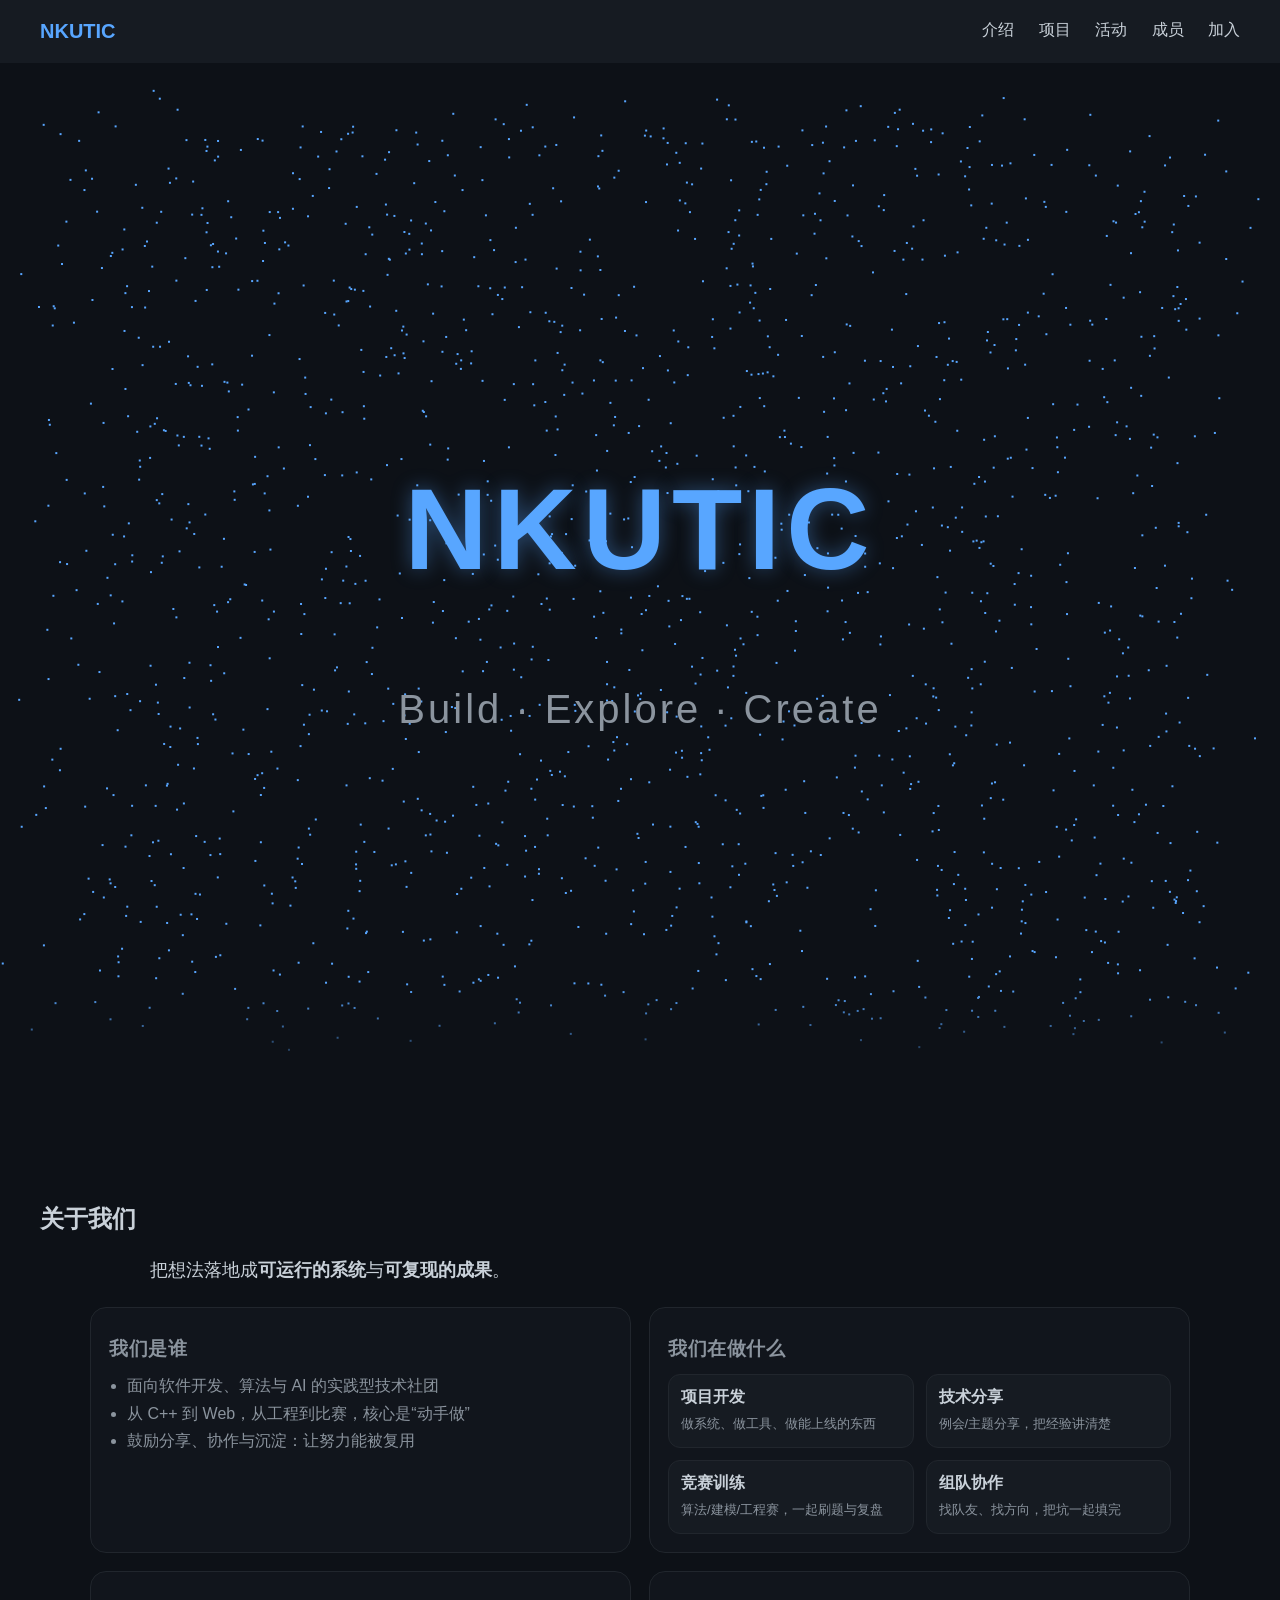
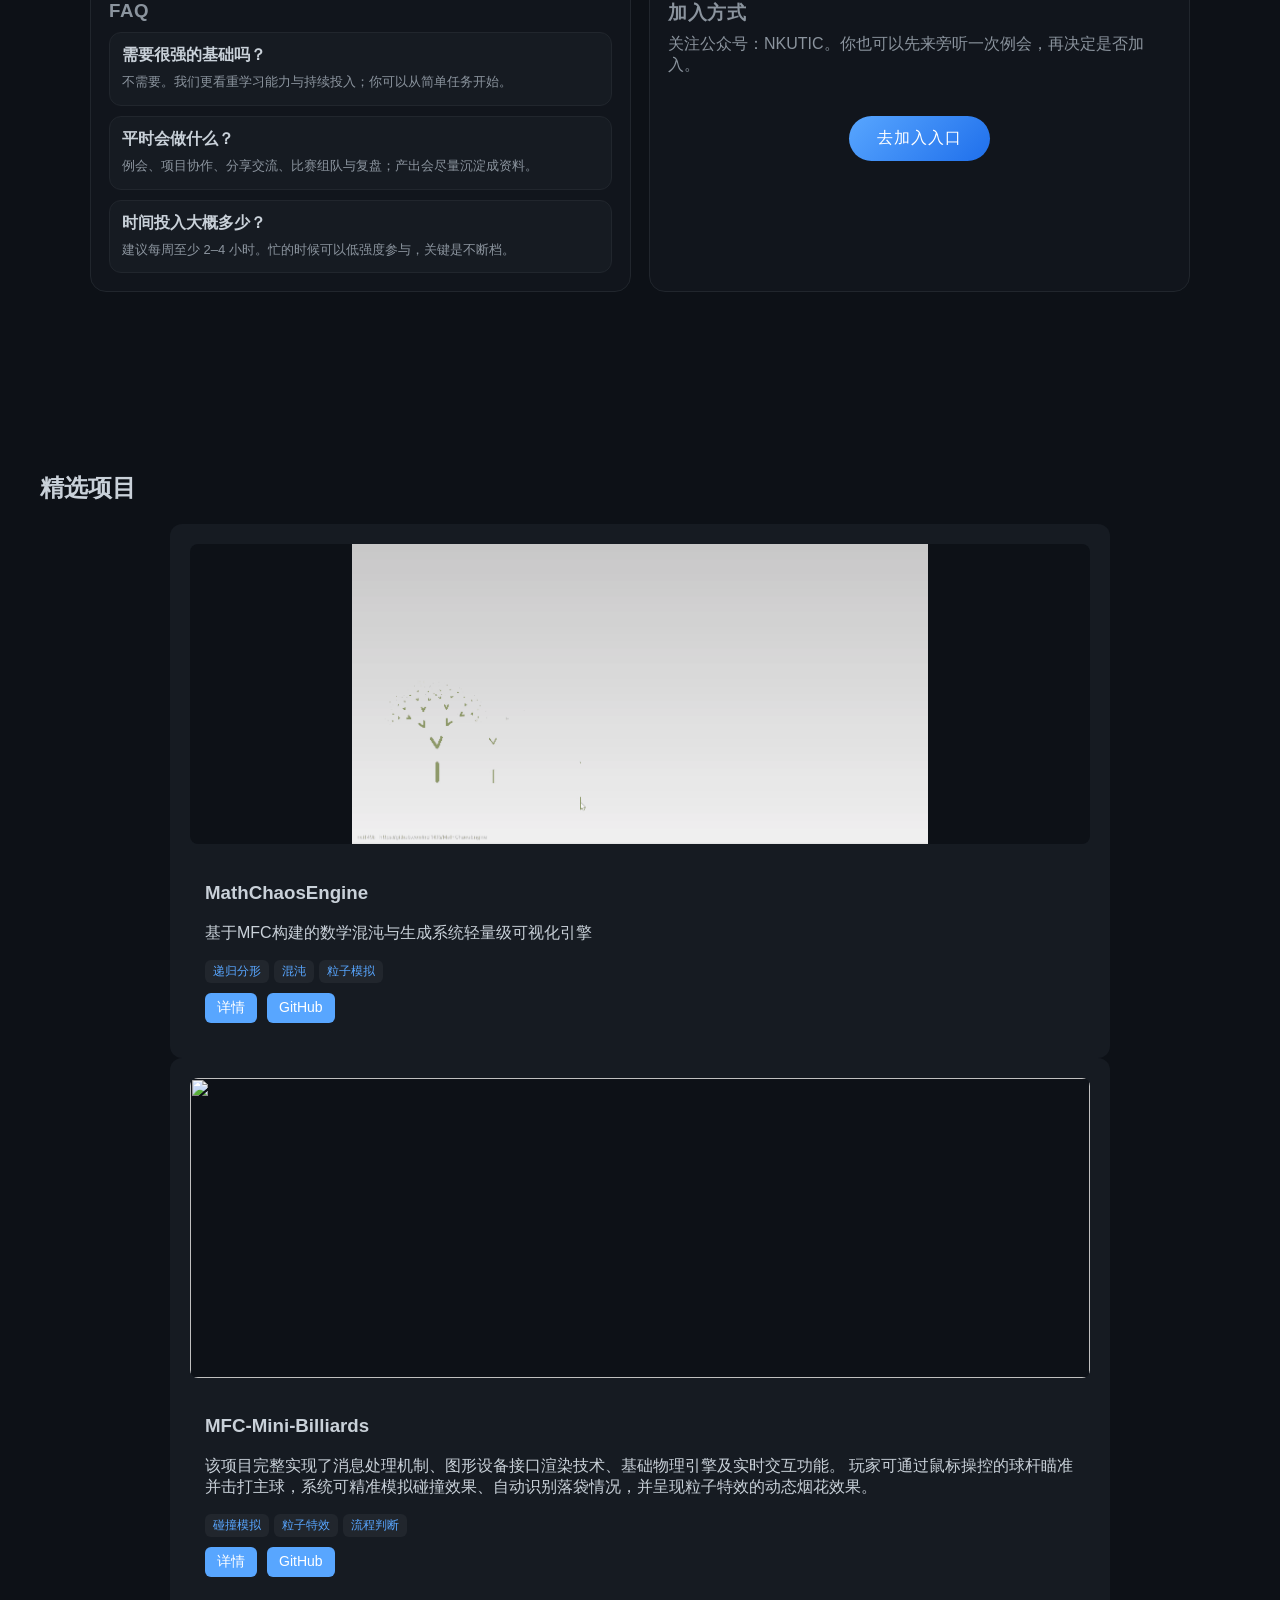
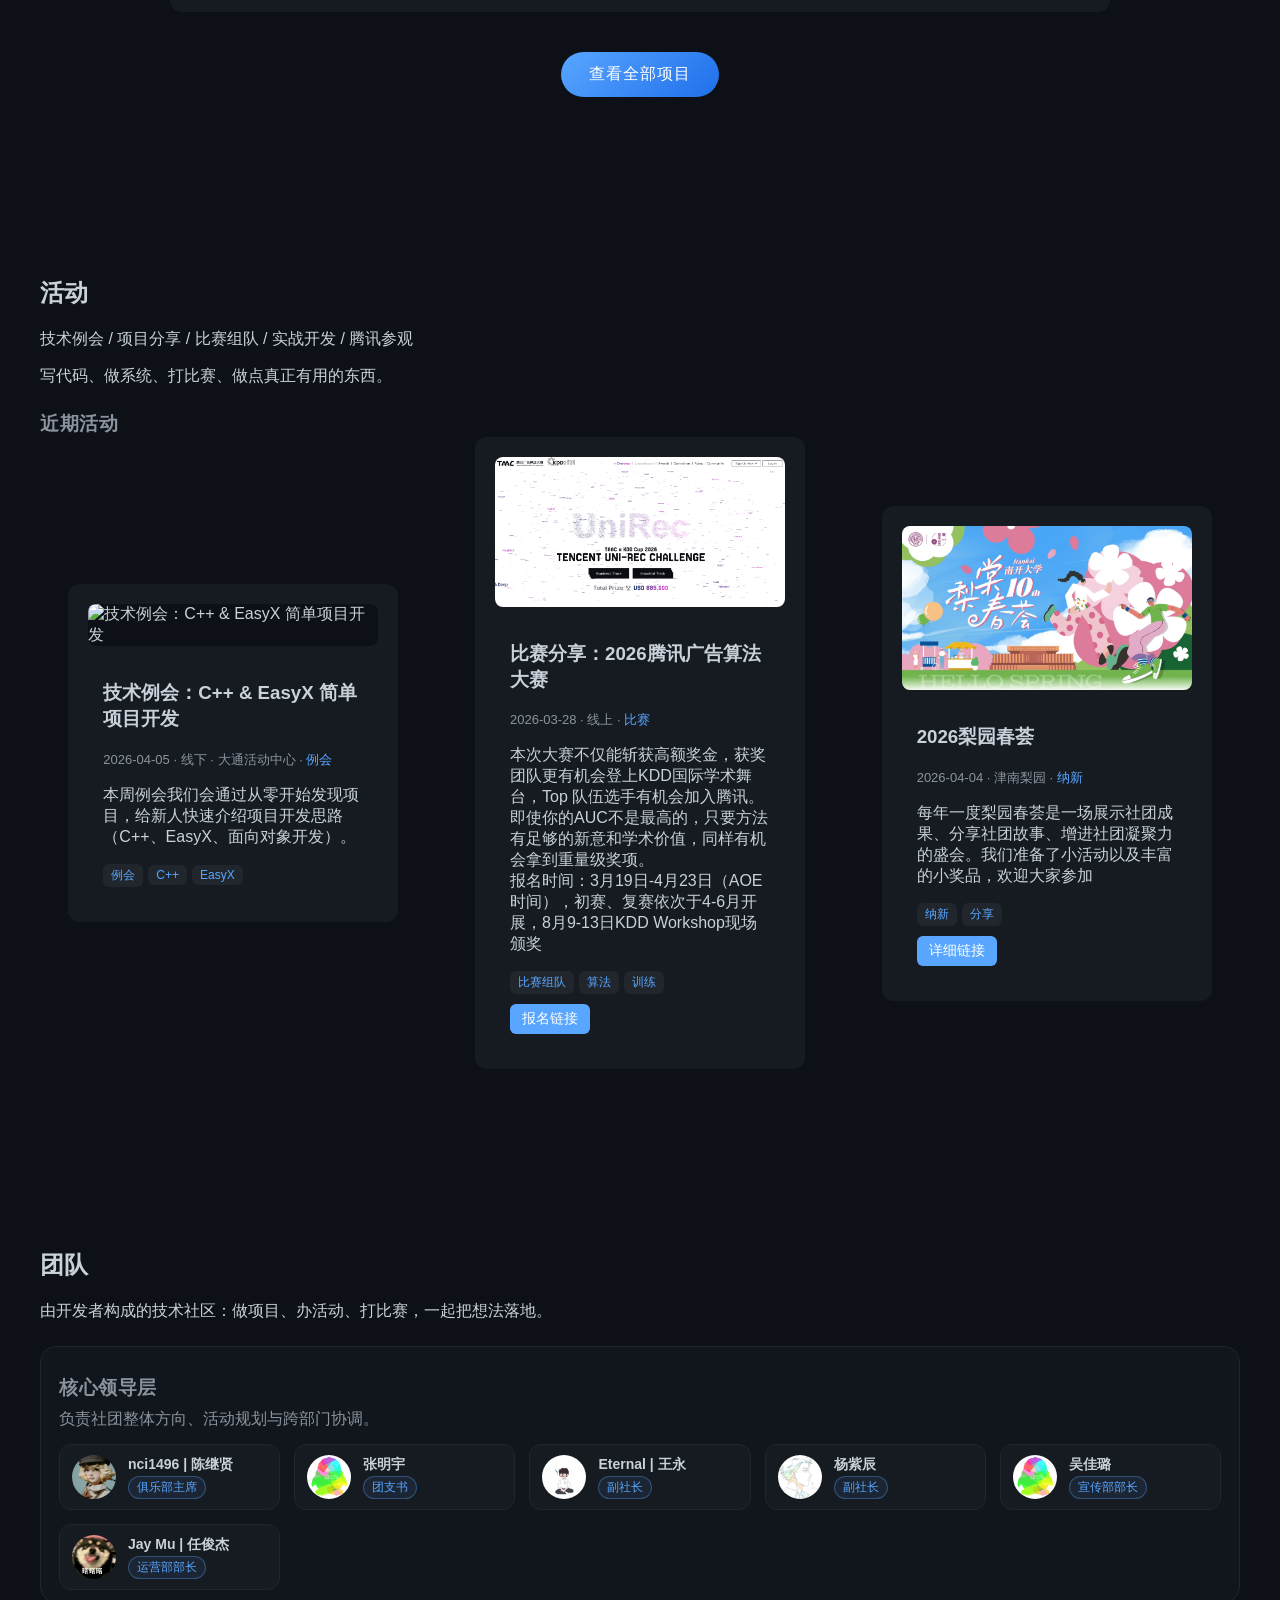
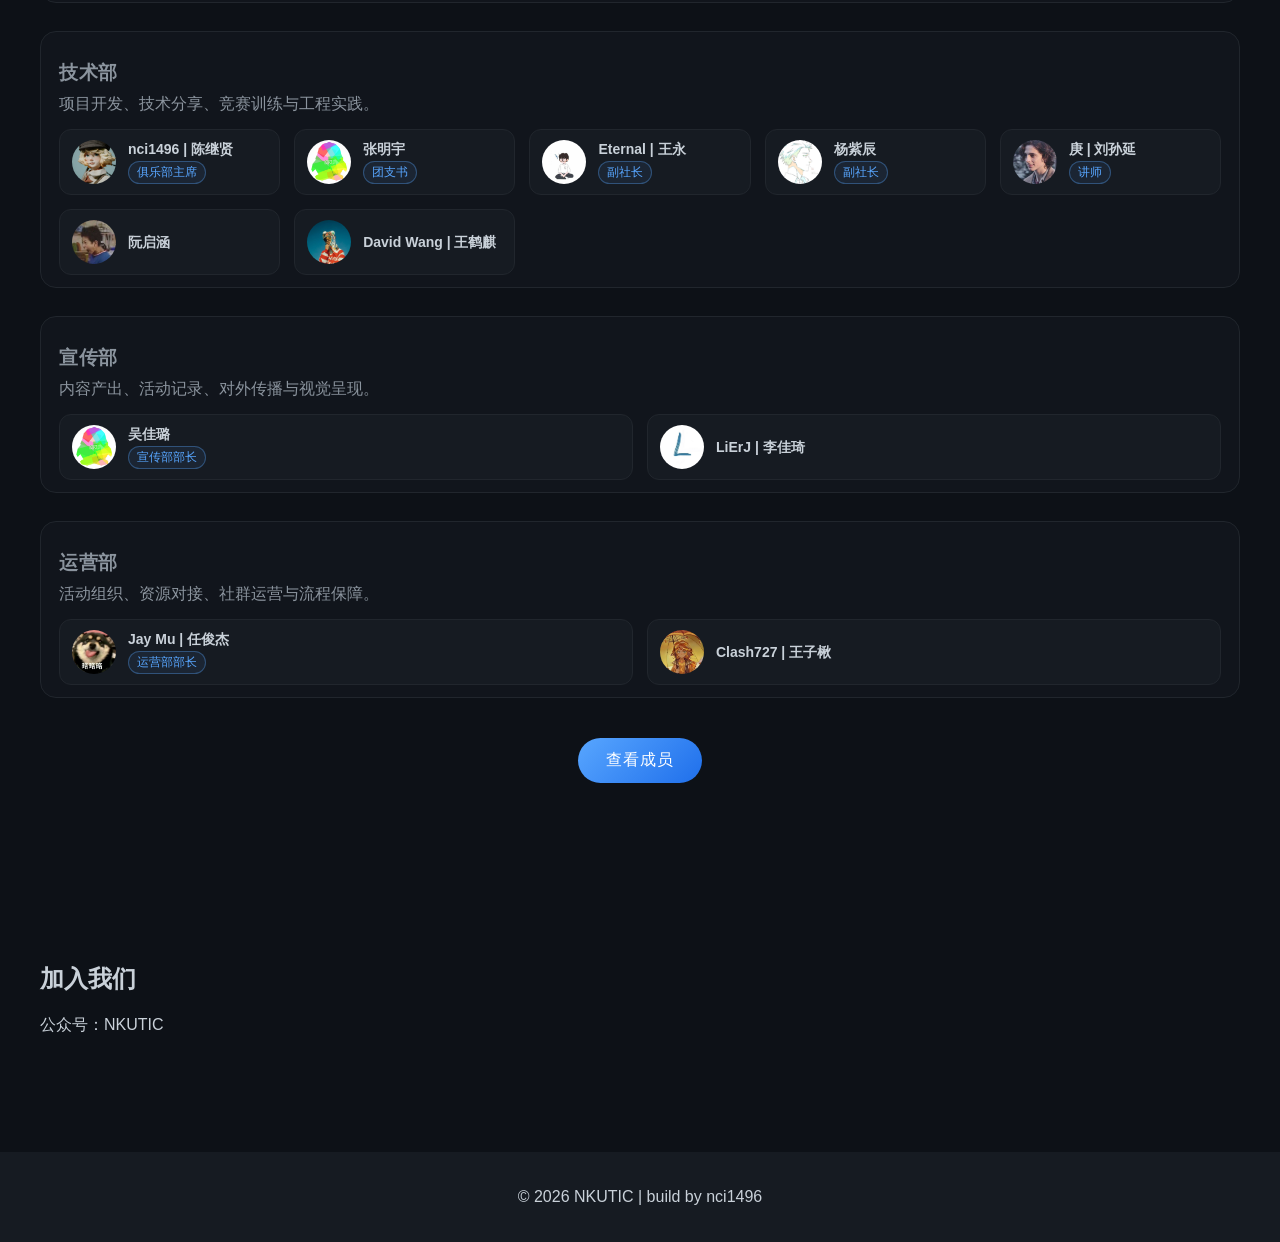
==== commit cad8bdf7: "feat update:activities pages and a lot" ====
--- a/index.html
+++ b/index.html
@@ -35,7 +35,6 @@
     <div class="hero-overlay">
         <h1>NKUTIC</h1>
         <p>Build · Explore · Create</p>
-        <button onclick="location.href='#join'">加入我们</button>
     </div>
 </section>
 
@@ -45,7 +44,7 @@
 <section id="about">
     <h2>关于我们</h2>
     <p class="about-lead">
-        Build · Explore · Create —— 把想法落地成<strong>可运行的系统</strong>与<strong>可复现的成果</strong>。
+        把想法落地成<strong>可运行的系统</strong>与<strong>可复现的成果</strong>。
     </p>
 
     <div class="about-grid">
--- a/style.css
+++ b/style.css
@@ -135,8 +135,14 @@
     max-width: 1100px;
     margin: 0 auto;
     display: grid;
-    grid-template-columns: repeat(auto-fit, minmax(280px, 1fr));
+    grid-template-columns: repeat(2, minmax(0, 1fr));
     gap: 18px;
+}
+
+@media (max-width: 980px) {
+    .about-grid {
+        grid-template-columns: 1fr;
+    }
 }
 
 .about-block {
@@ -327,6 +333,35 @@
     color: #58a6ff;
 }
 
+/* 活动封面：避免窄屏被裁切；与全局 .card img 固定 300px 解耦 */
+.card.activity-card img {
+    display: block;
+    width: 100%;
+    height: auto;
+    max-height: min(200px, 48vw);
+    min-height: 0;
+    object-fit: contain;
+    object-position: center;
+}
+
+@media (min-width: 480px) {
+    .card.activity-card img {
+        max-height: min(240px, 55vw);
+    }
+}
+
+@media (min-width: 721px) {
+    .card.activity-card img {
+        max-height: 280px;
+    }
+}
+
+@media (min-width: 981px) {
+    .card.activity-card img {
+        max-height: 300px;
+    }
+}
+
 .activity-cover-placeholder {
     width: 100%;
     height: 300px;
@@ -335,6 +370,32 @@
         radial-gradient(80% 80% at 30% 20%, rgba(88,166,255,0.18), transparent 60%),
         linear-gradient(180deg, #0d1117, #0b0f14);
     border: 1px solid #21262d;
+}
+
+/* 无封面占位与图片区域高度一致，避免手机端留白过高 */
+.activity-card .activity-cover-placeholder {
+    height: auto;
+    aspect-ratio: 16 / 9;
+    max-height: min(200px, 48vw);
+    min-height: 120px;
+}
+
+@media (min-width: 480px) {
+    .activity-card .activity-cover-placeholder {
+        max-height: min(240px, 55vw);
+    }
+}
+
+@media (min-width: 721px) {
+    .activity-card .activity-cover-placeholder {
+        max-height: 280px;
+    }
+}
+
+@media (min-width: 981px) {
+    .activity-card .activity-cover-placeholder {
+        max-height: 300px;
+    }
 }
 
 /* 首页团队架构 */
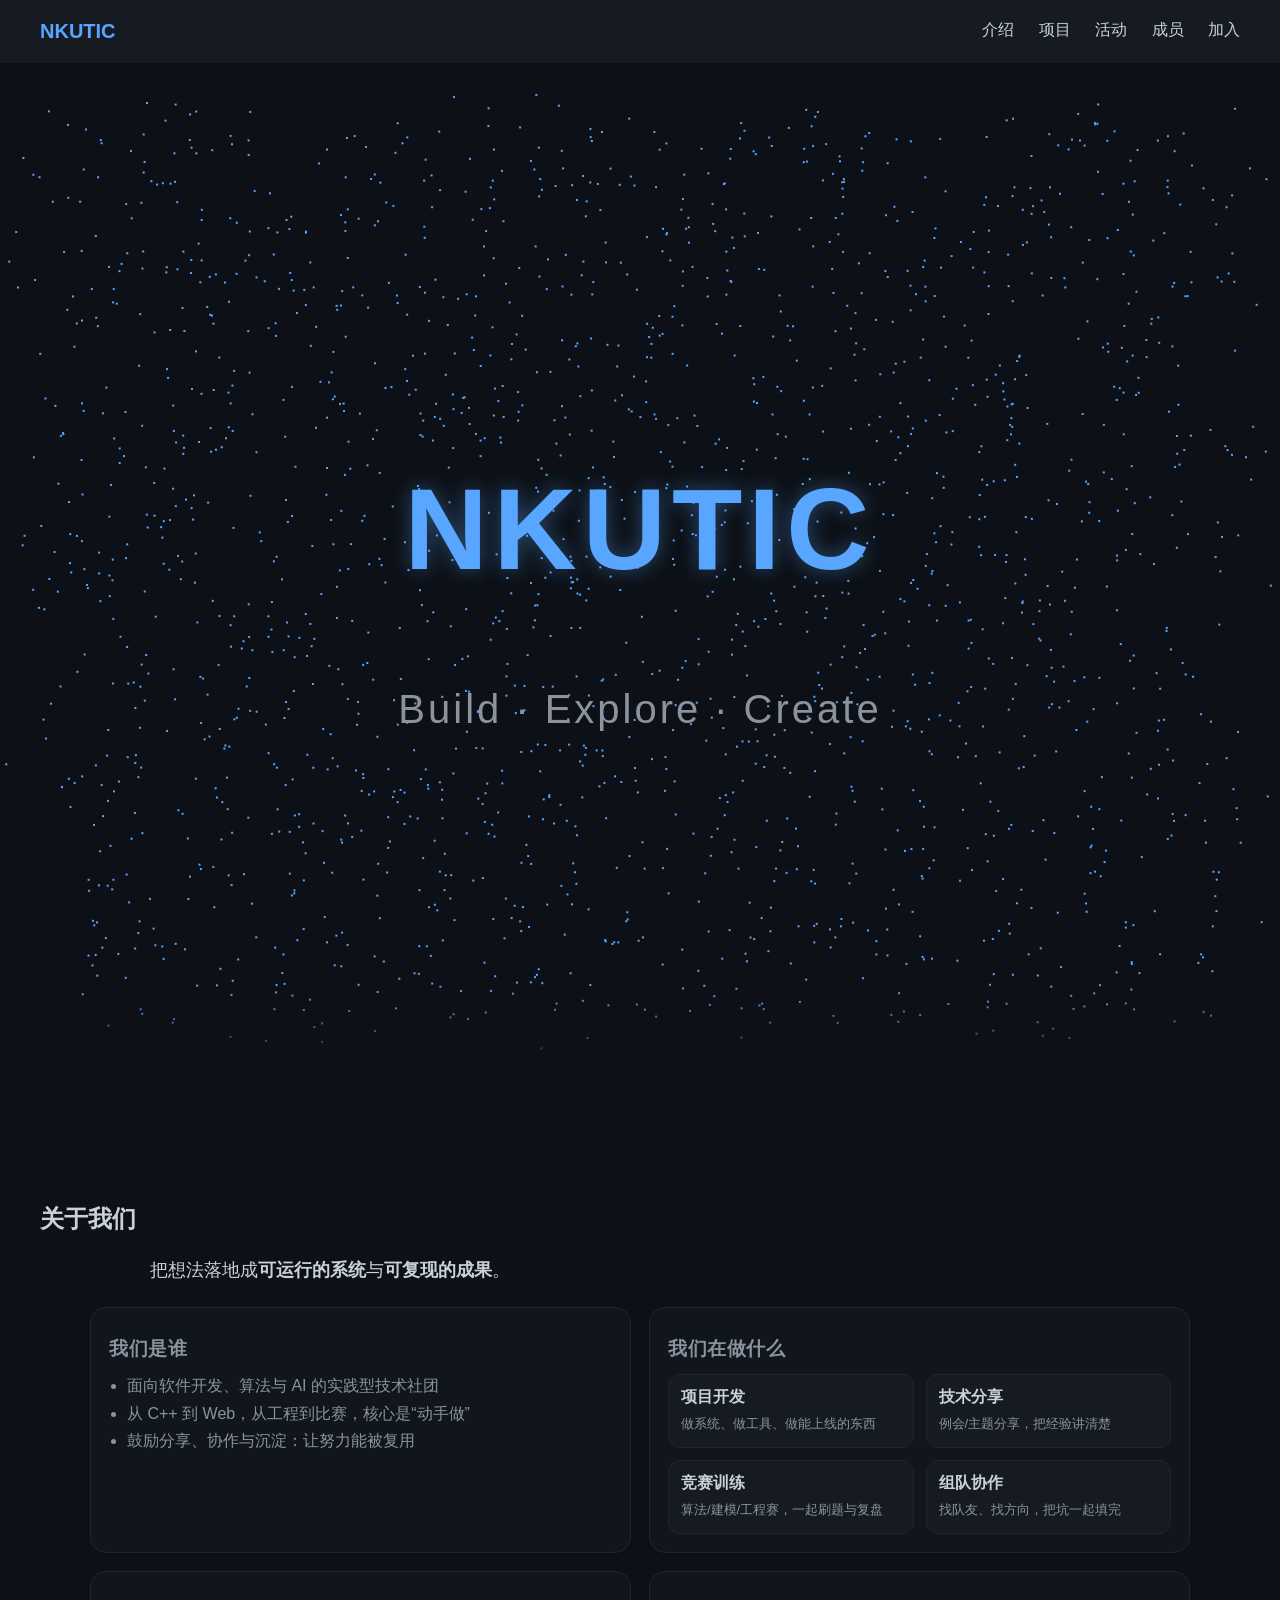
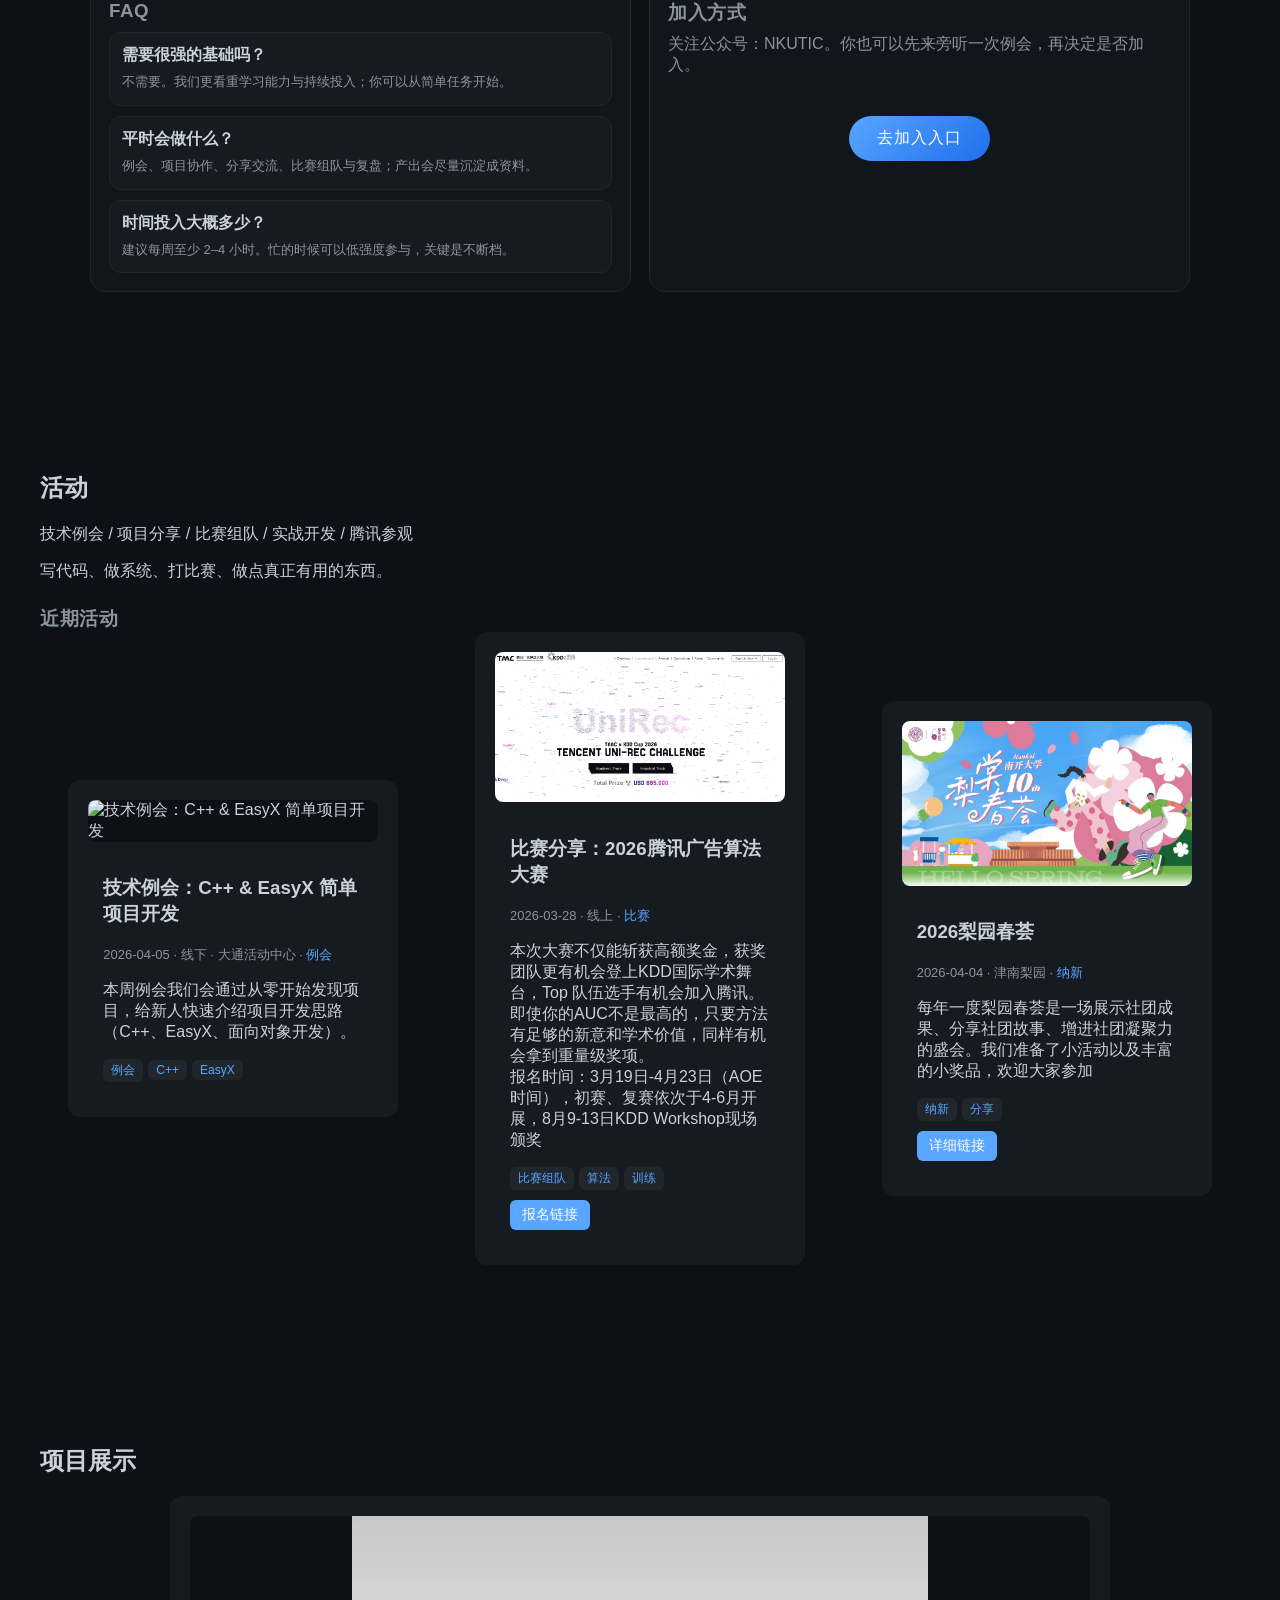
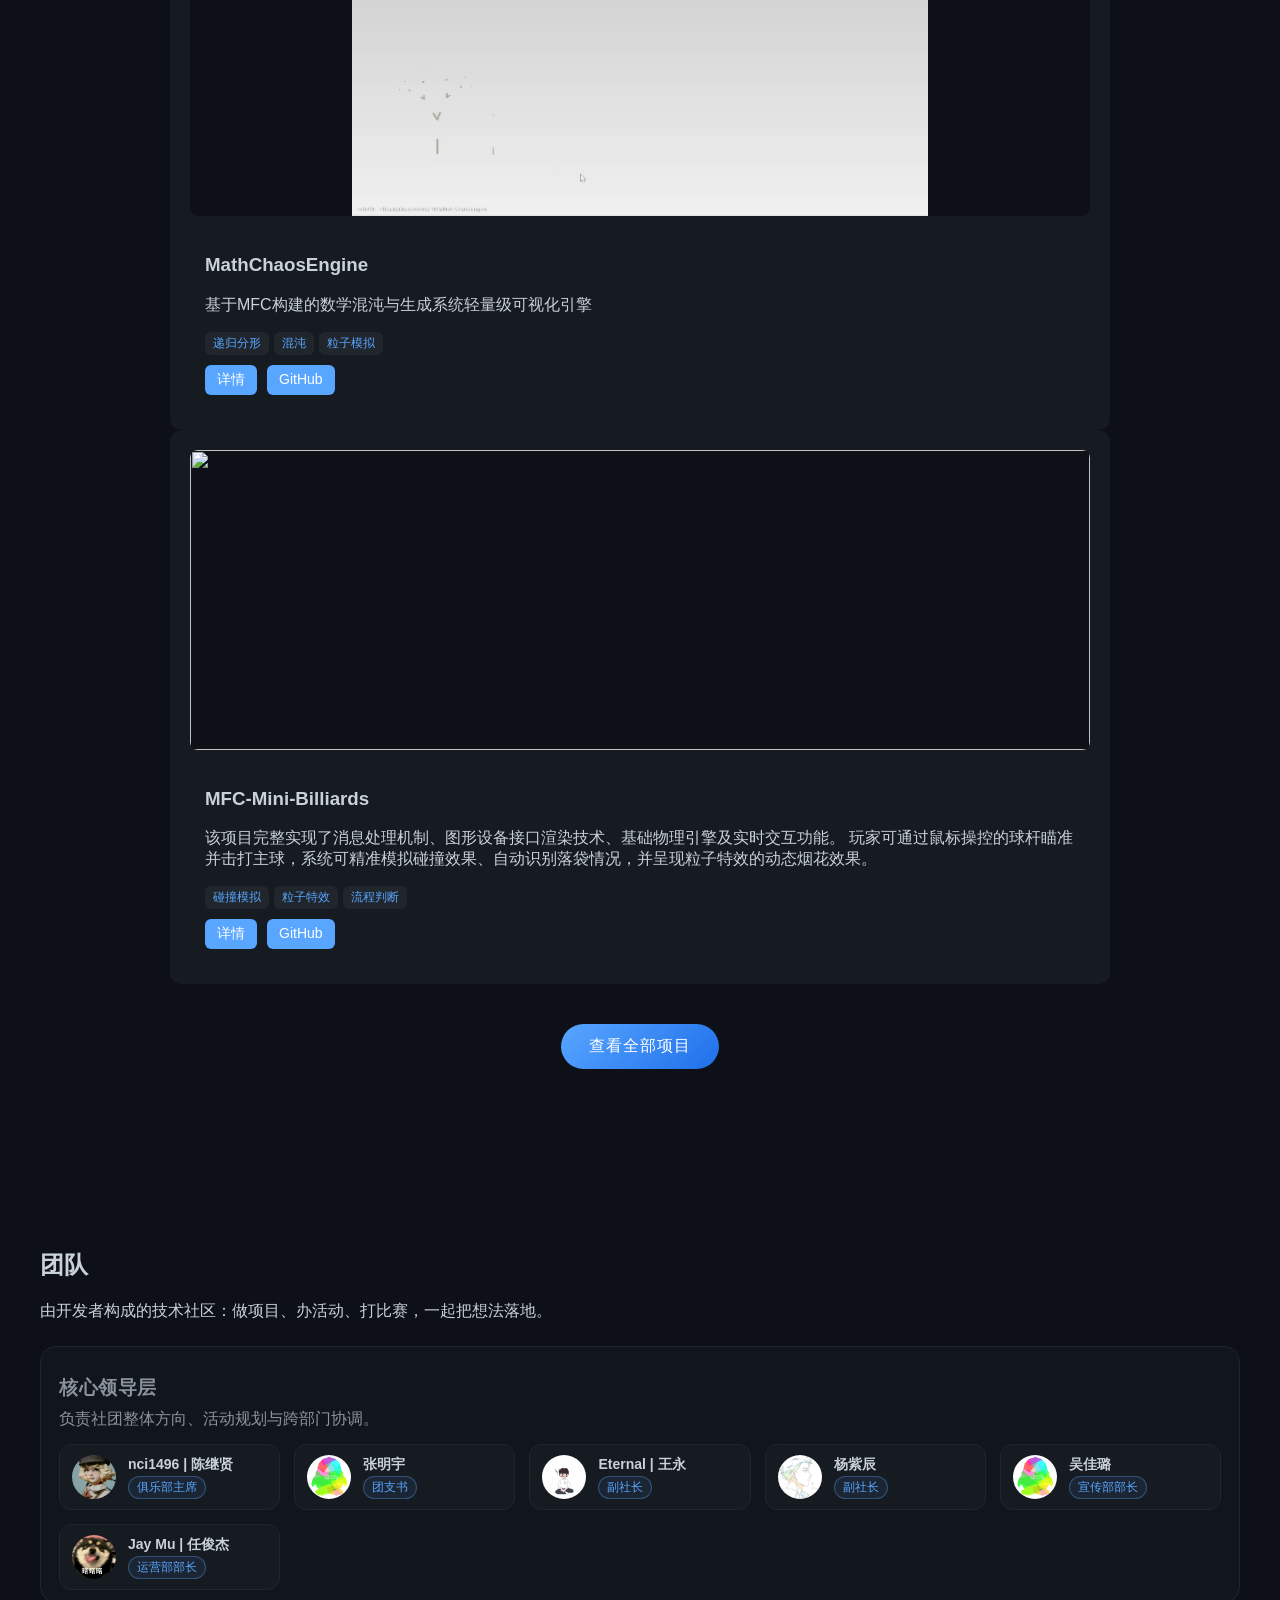
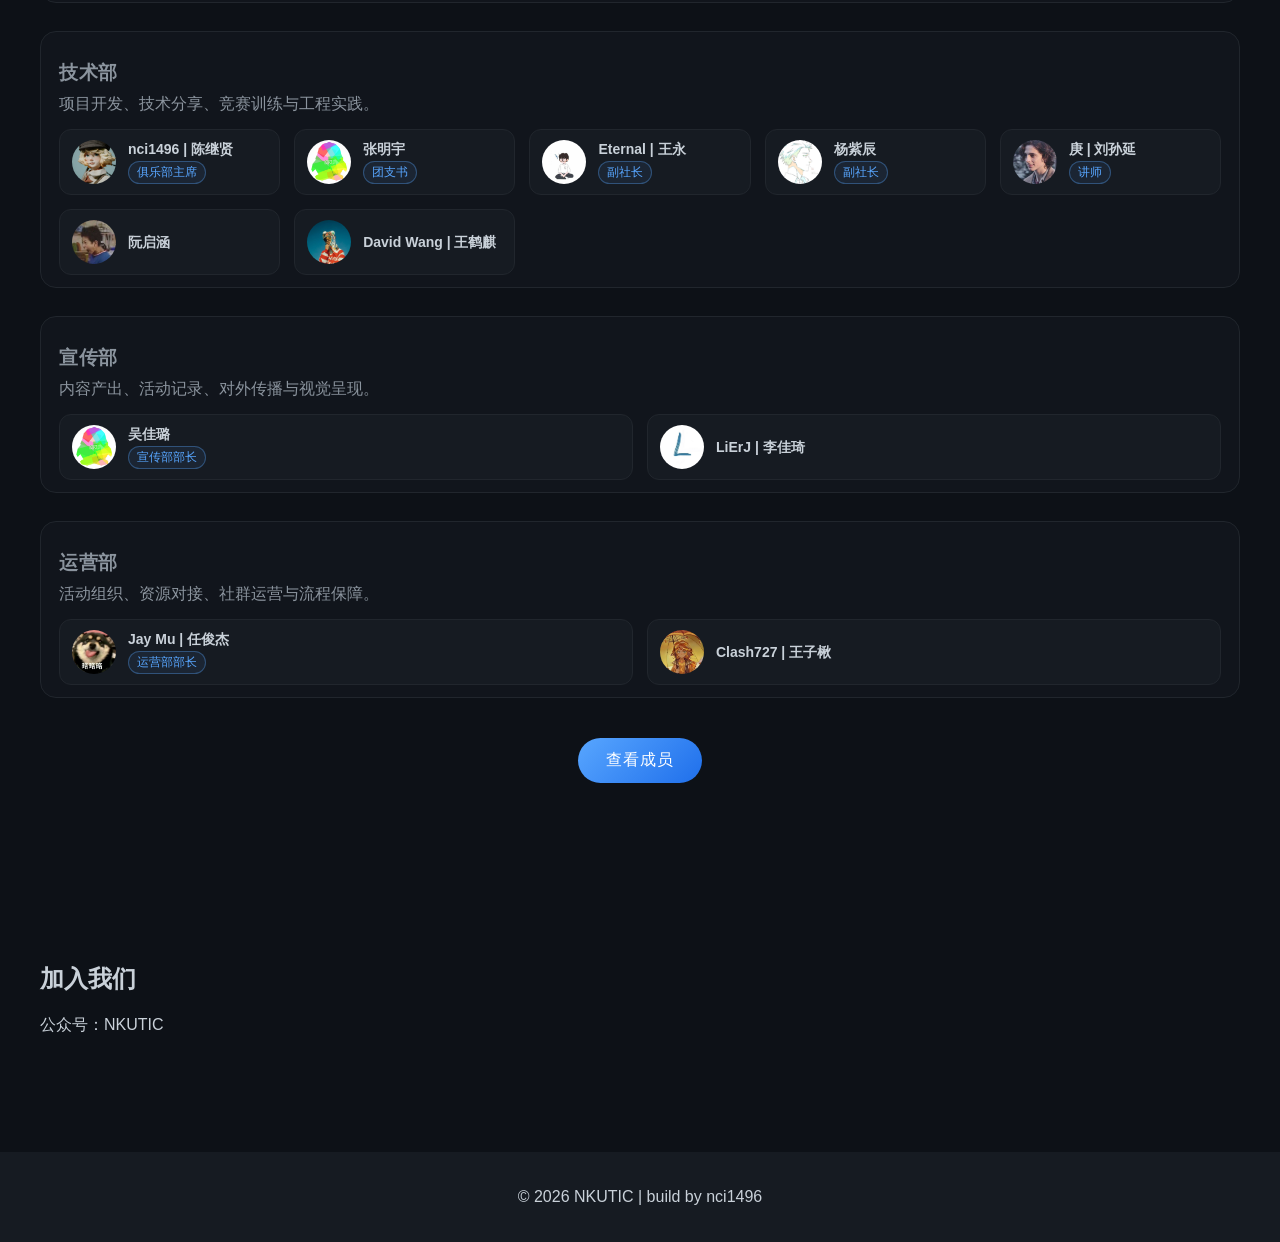
==== commit 9e135291: "feat update:activities pages" ====
--- a/index.html
+++ b/index.html
@@ -107,18 +107,6 @@
     </div>
 </section>
 
-<section id="projects">
-    <h2>精选项目</h2>
-    <div id="featured-projects"></div>
-
-<div class="more">
-    <a href="projects.html" class="btn-primary">
-        查看全部项目
-    </a>
-</div>
-</section>
-
-
 <section id="activity">
     <h2>活动</h2>
     <p>技术例会 / 项目分享 / 比赛组队 / 实战开发 / 腾讯参观 </p>
@@ -128,6 +116,17 @@
         <h3 class="subheading">近期活动</h3>
         <div id="featured-activities" class="card-grid"></div>
     </div>
+</section>
+
+<section id="projects">
+    <h2>项目展示</h2>
+    <div id="featured-projects"></div>
+
+<div class="more">
+    <a href="projects.html" class="btn-primary">
+        查看全部项目
+    </a>
+</div>
 </section>
 
 
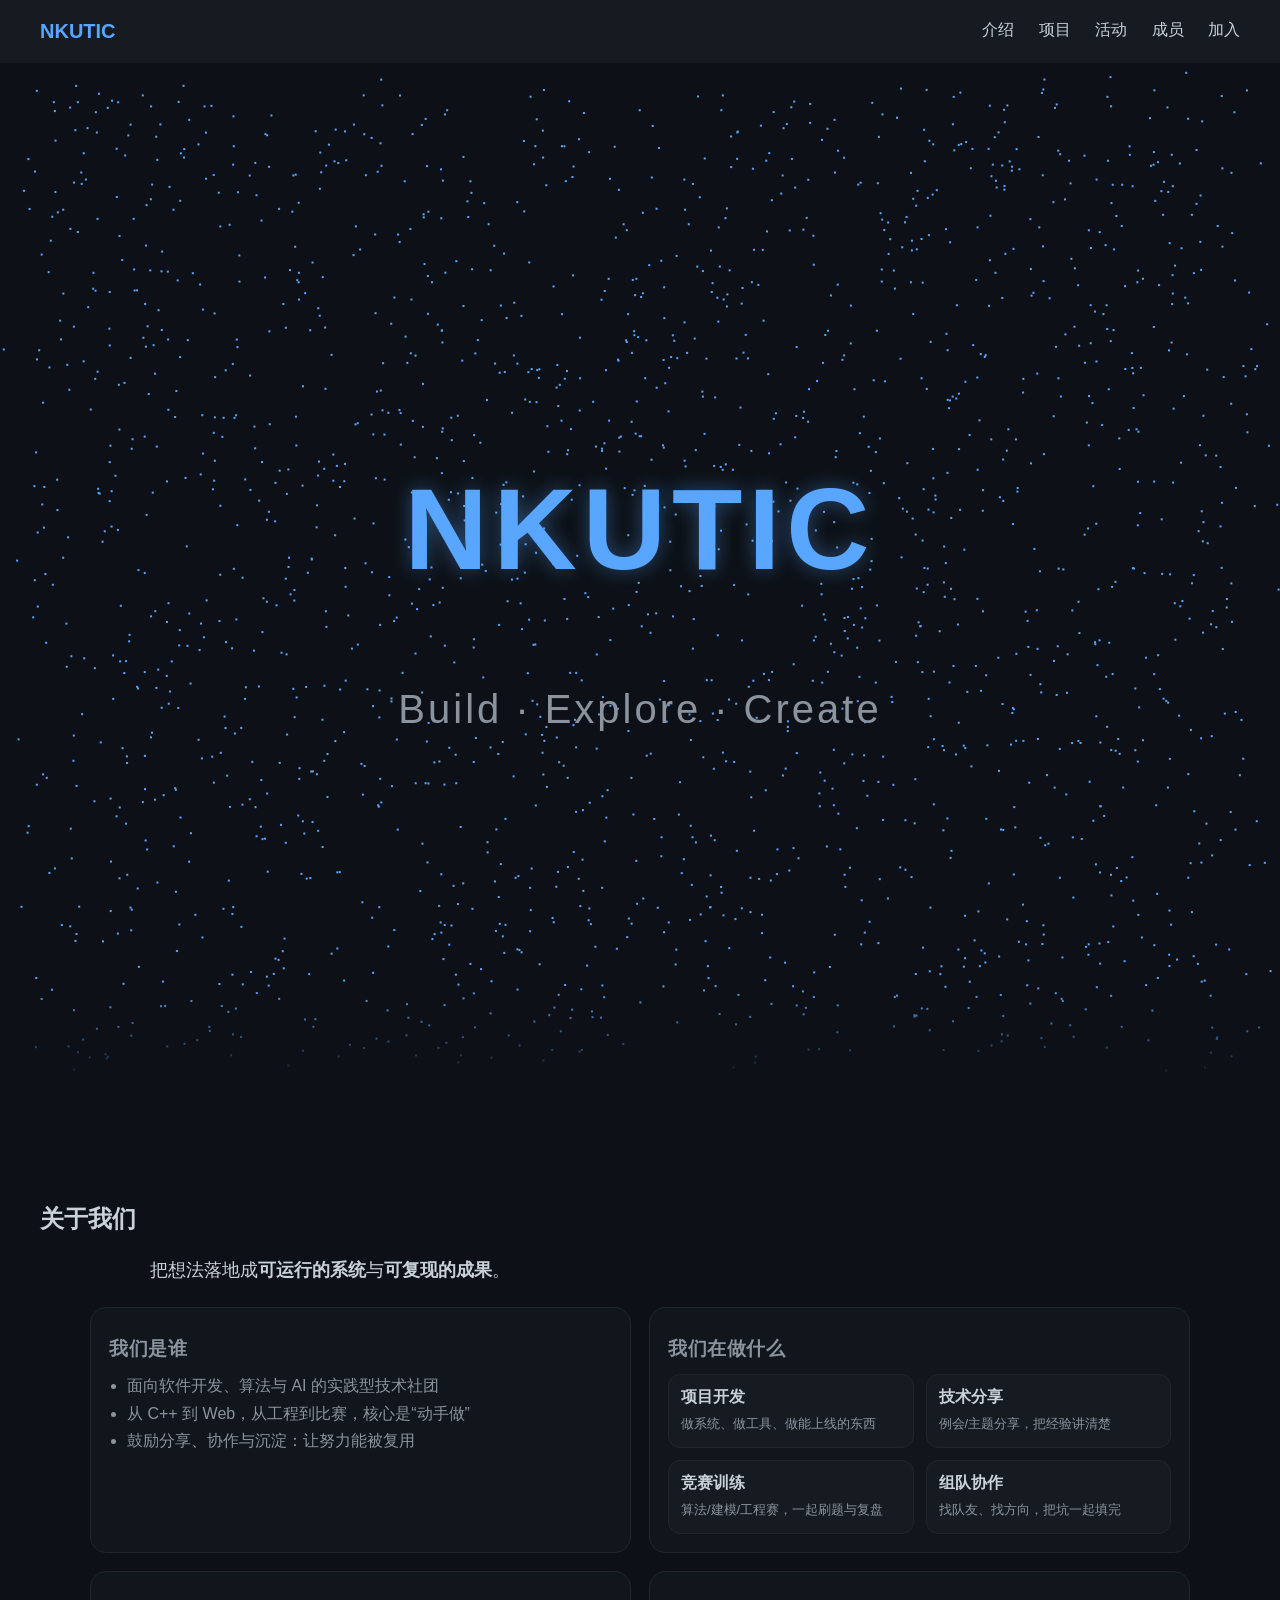
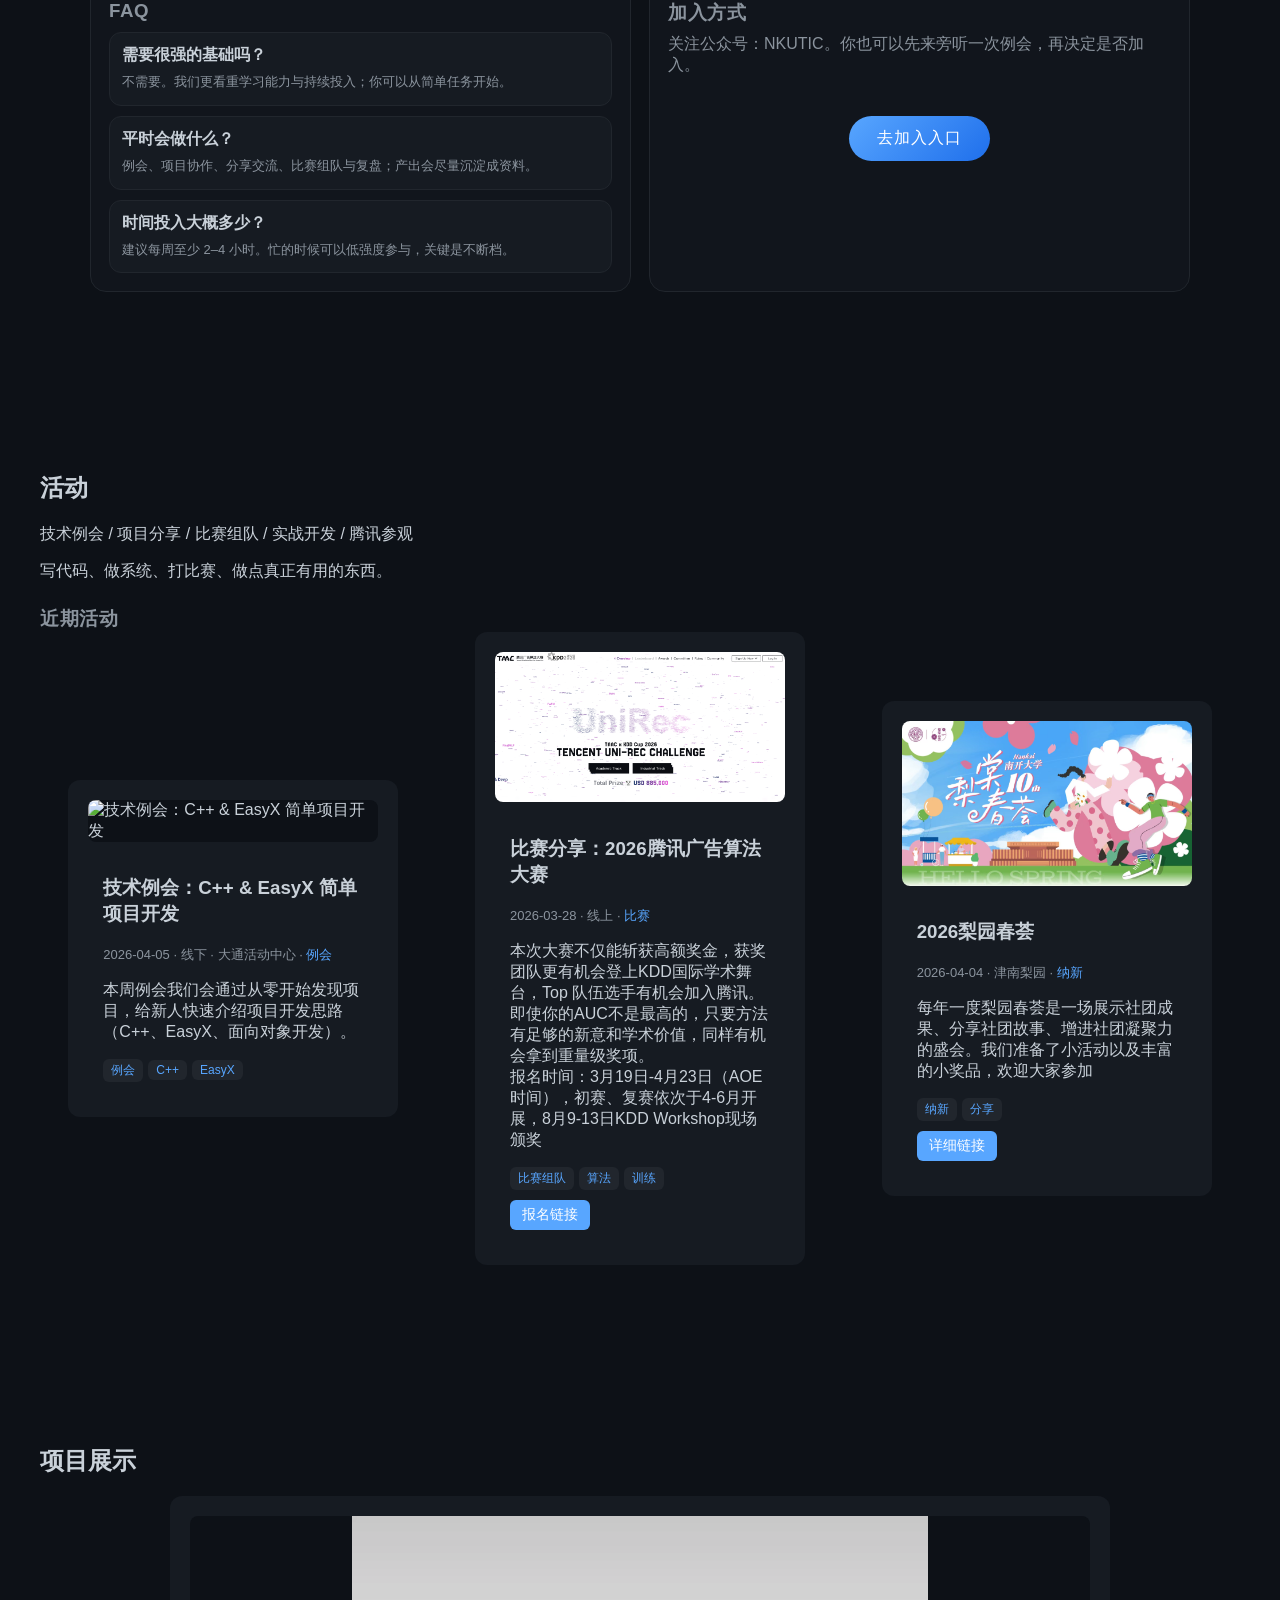
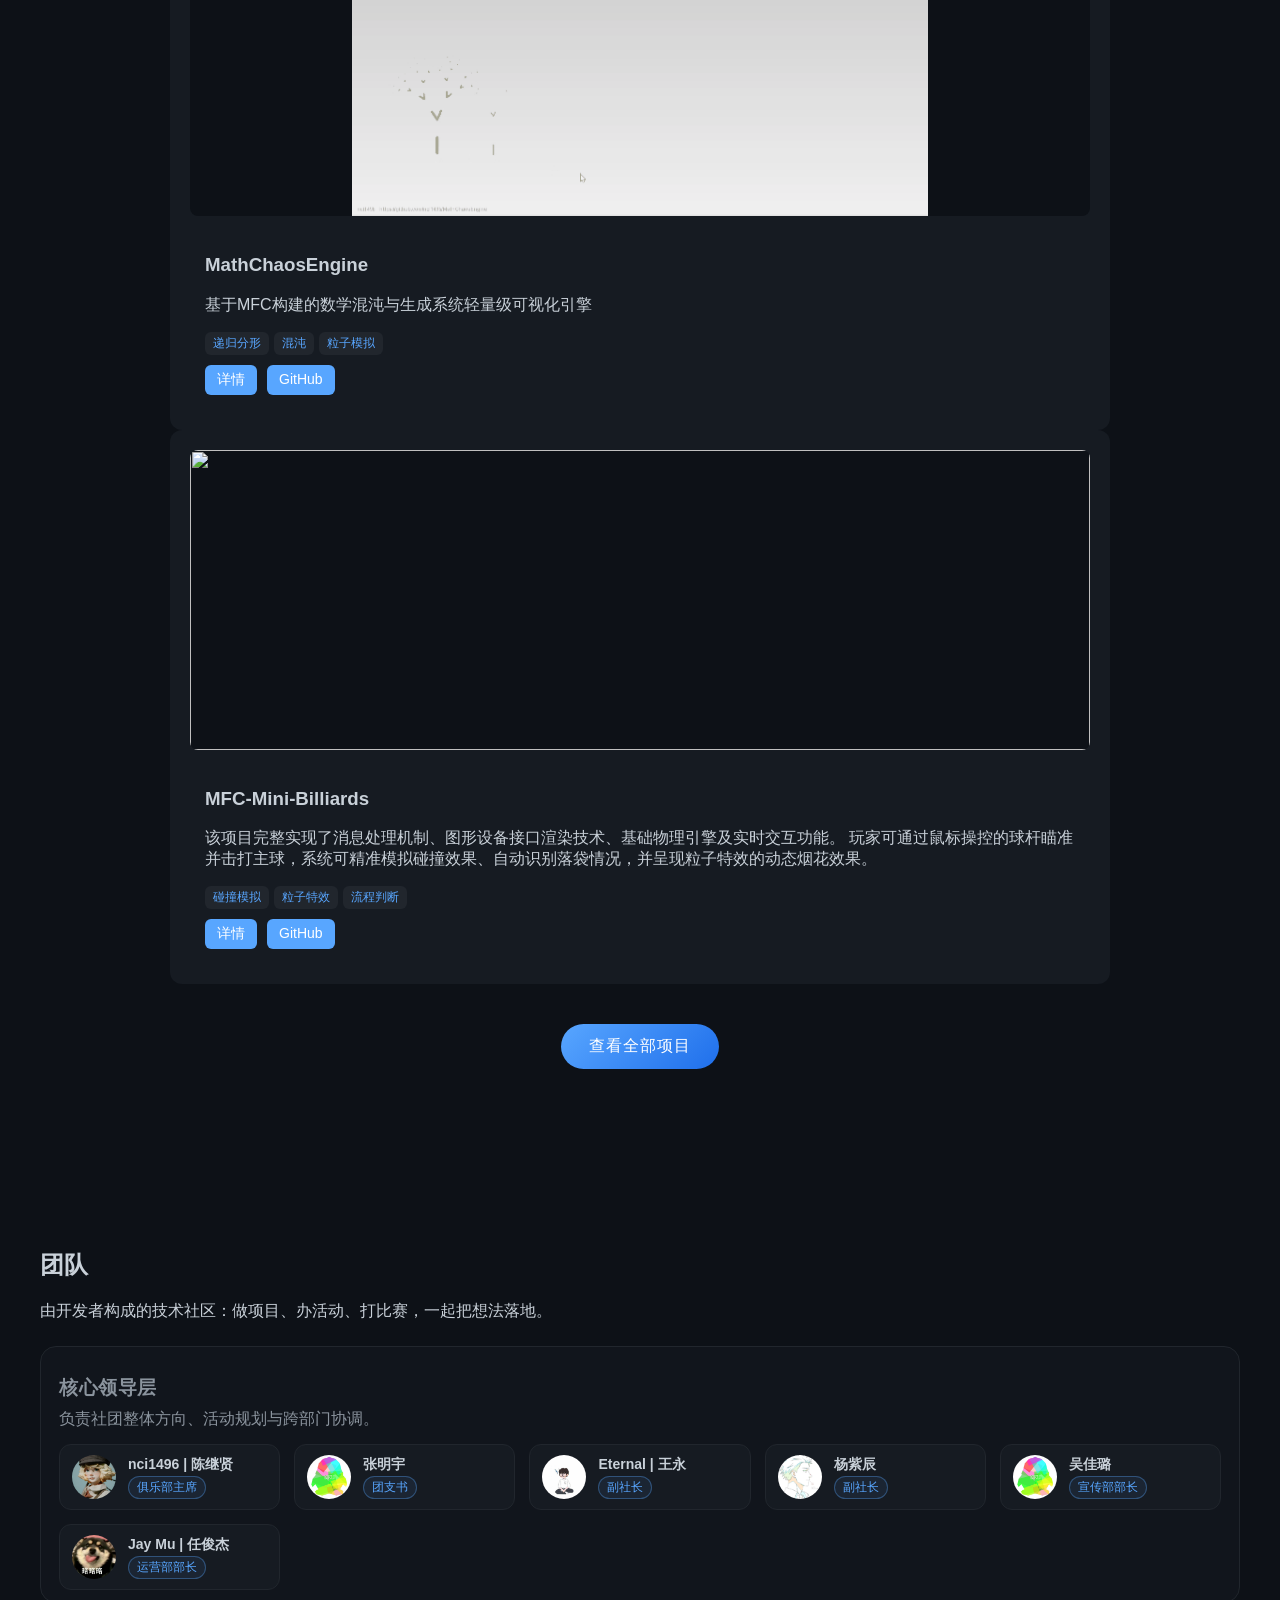
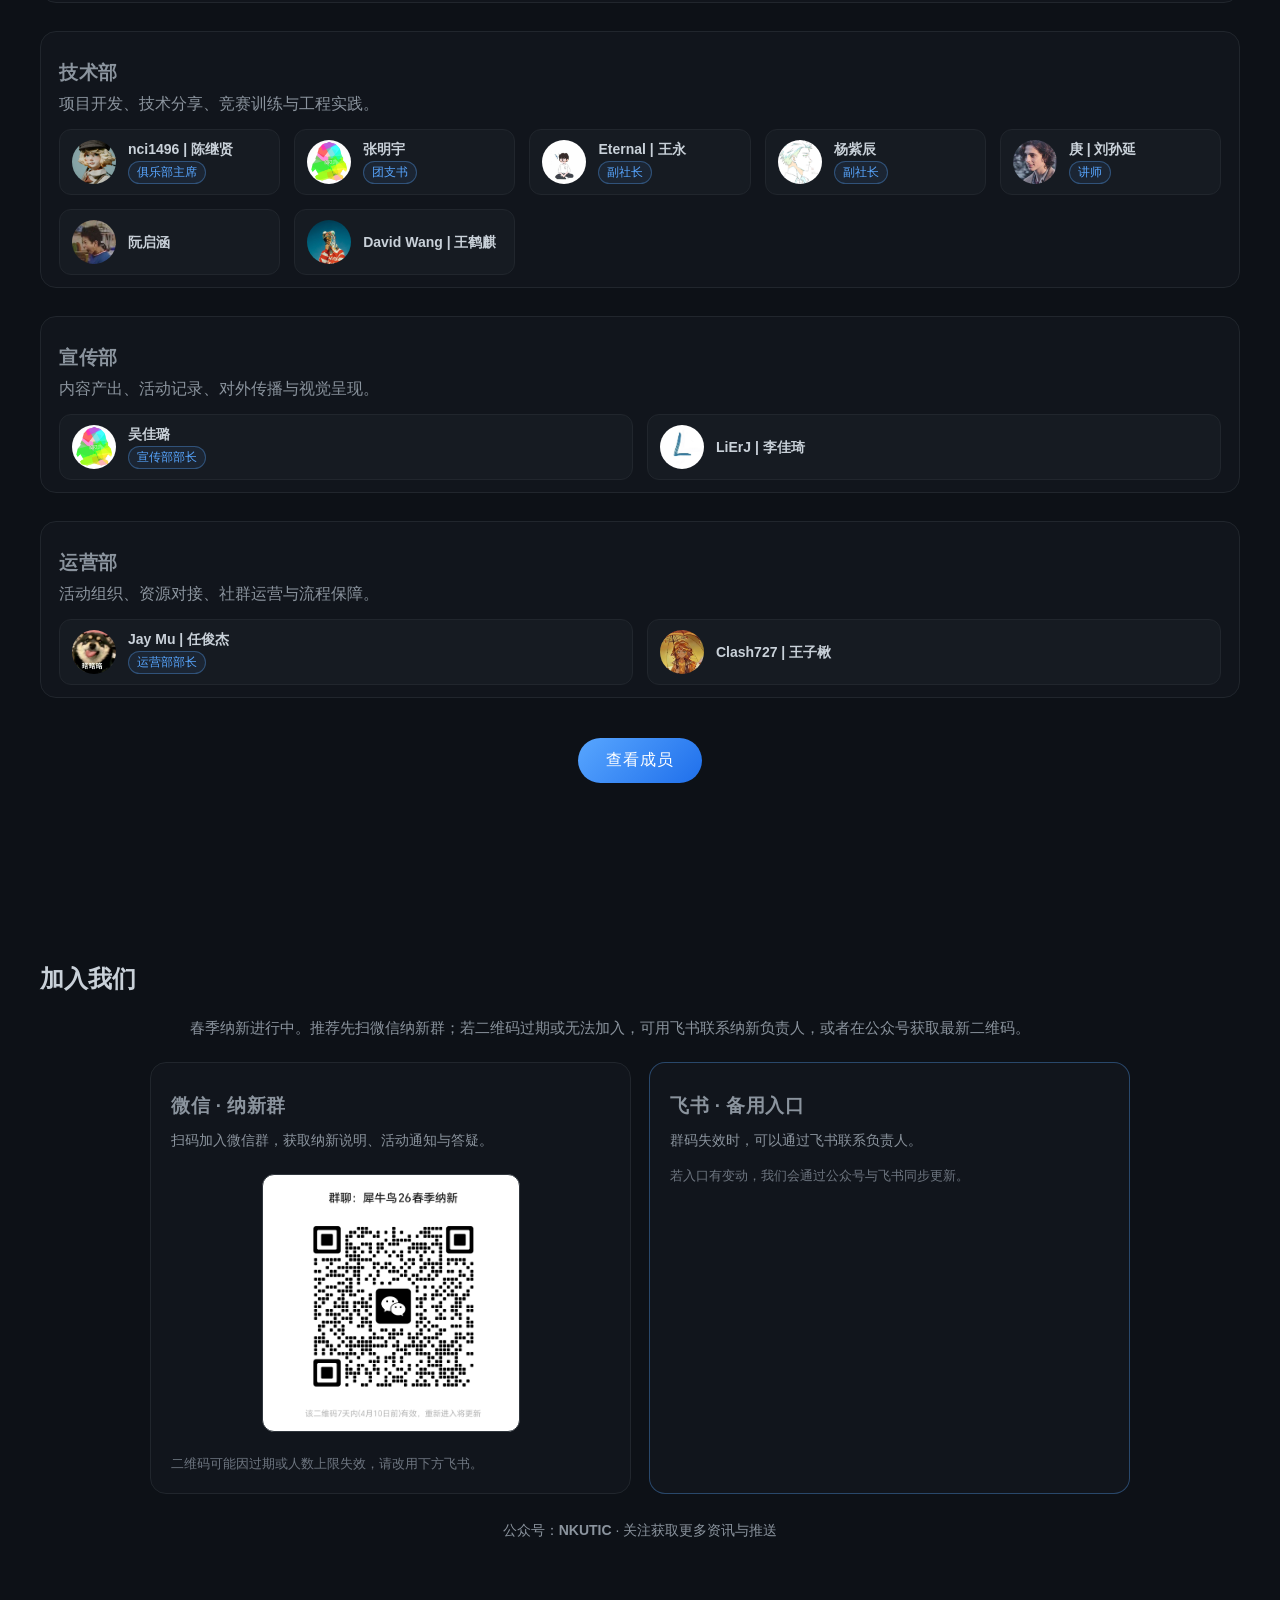
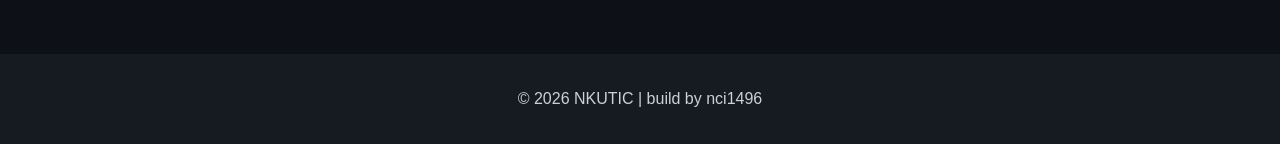
==== commit ab20a006: "feat update :join page" ====
--- a/index.html
+++ b/index.html
@@ -169,7 +169,31 @@
 
 <section id="join">
     <h2>加入我们</h2>
-    <p>公众号：NKUTIC</p>
+    <p class="join-lead">春季纳新进行中。推荐先扫微信纳新群；若二维码过期或无法加入，可用飞书联系纳新负责人，或者在公众号获取最新二维码。</p>
+
+    <div class="join-grid">
+        <div class="join-card">
+            <h3 class="subheading">微信 · 纳新群</h3>
+            <p class="join-desc">扫码加入微信群，获取纳新说明、活动通知与答疑。</p>
+            <div class="join-qr-wrap">
+                <img
+                    class="join-qr"
+                    src="images/join/2026春季纳新.png"
+                    alt="NKUTIC 春季纳新微信群二维码"
+                    loading="lazy"
+                >
+            </div>
+            <p class="join-hint">二维码可能因过期或人数上限失效，请改用下方飞书。</p>
+        </div>
+
+        <div class="join-card join-card-feishu">
+            <h3 class="subheading">飞书 · 备用入口</h3>
+            <p class="join-desc">群码失效时，可以通过飞书联系负责人。</p>
+            <p class="join-hint">若入口有变动，我们会通过公众号与飞书同步更新。</p>
+        </div>
+    </div>
+
+    <p class="join-footer">公众号：<strong>NKUTIC</strong> · 关注获取更多资讯与推送</p>
 </section>
 
 
--- a/style.css
+++ b/style.css
@@ -591,4 +591,74 @@
     right: 12px;
     font-size: 12px;
     color: #8b949e;
+}
+
+/* 加入我们 */
+#join .join-lead {
+    max-width: 900px;
+    margin: 10px auto 22px;
+    color: #8b949e;
+    line-height: 1.7;
+    font-size: 15px;
+}
+
+.join-grid {
+    max-width: 980px;
+    margin: 0 auto;
+    display: grid;
+    grid-template-columns: repeat(auto-fit, minmax(280px, 1fr));
+    gap: 18px;
+}
+
+.join-card {
+    background: rgba(22, 27, 34, 0.55);
+    border: 1px solid #21262d;
+    border-radius: 16px;
+    padding: 20px;
+}
+
+.join-card-feishu {
+    border-color: rgba(88, 166, 255, 0.35);
+}
+
+.join-desc {
+    margin: 10px 0 14px;
+    color: #8b949e;
+    font-size: 14px;
+    line-height: 1.6;
+}
+
+.join-qr-wrap {
+    display: flex;
+    justify-content: center;
+    padding: 8px 0;
+}
+
+.join-qr {
+    width: min(240px, 72vw);
+    height: auto;
+    aspect-ratio: 1;
+    object-fit: contain;
+    border-radius: 12px;
+    background: #fff;
+    padding: 8px;
+    border: 1px solid #30363d;
+}
+
+.join-hint {
+    margin: 14px 0 0;
+    font-size: 13px;
+    color: #6e7681;
+    line-height: 1.5;
+}
+
+.join-feishu-actions {
+    margin-top: 8px;
+}
+
+.join-footer {
+    margin-top: 28px;
+    text-align: center;
+    color: #8b949e;
+    font-size: 14px;
 }
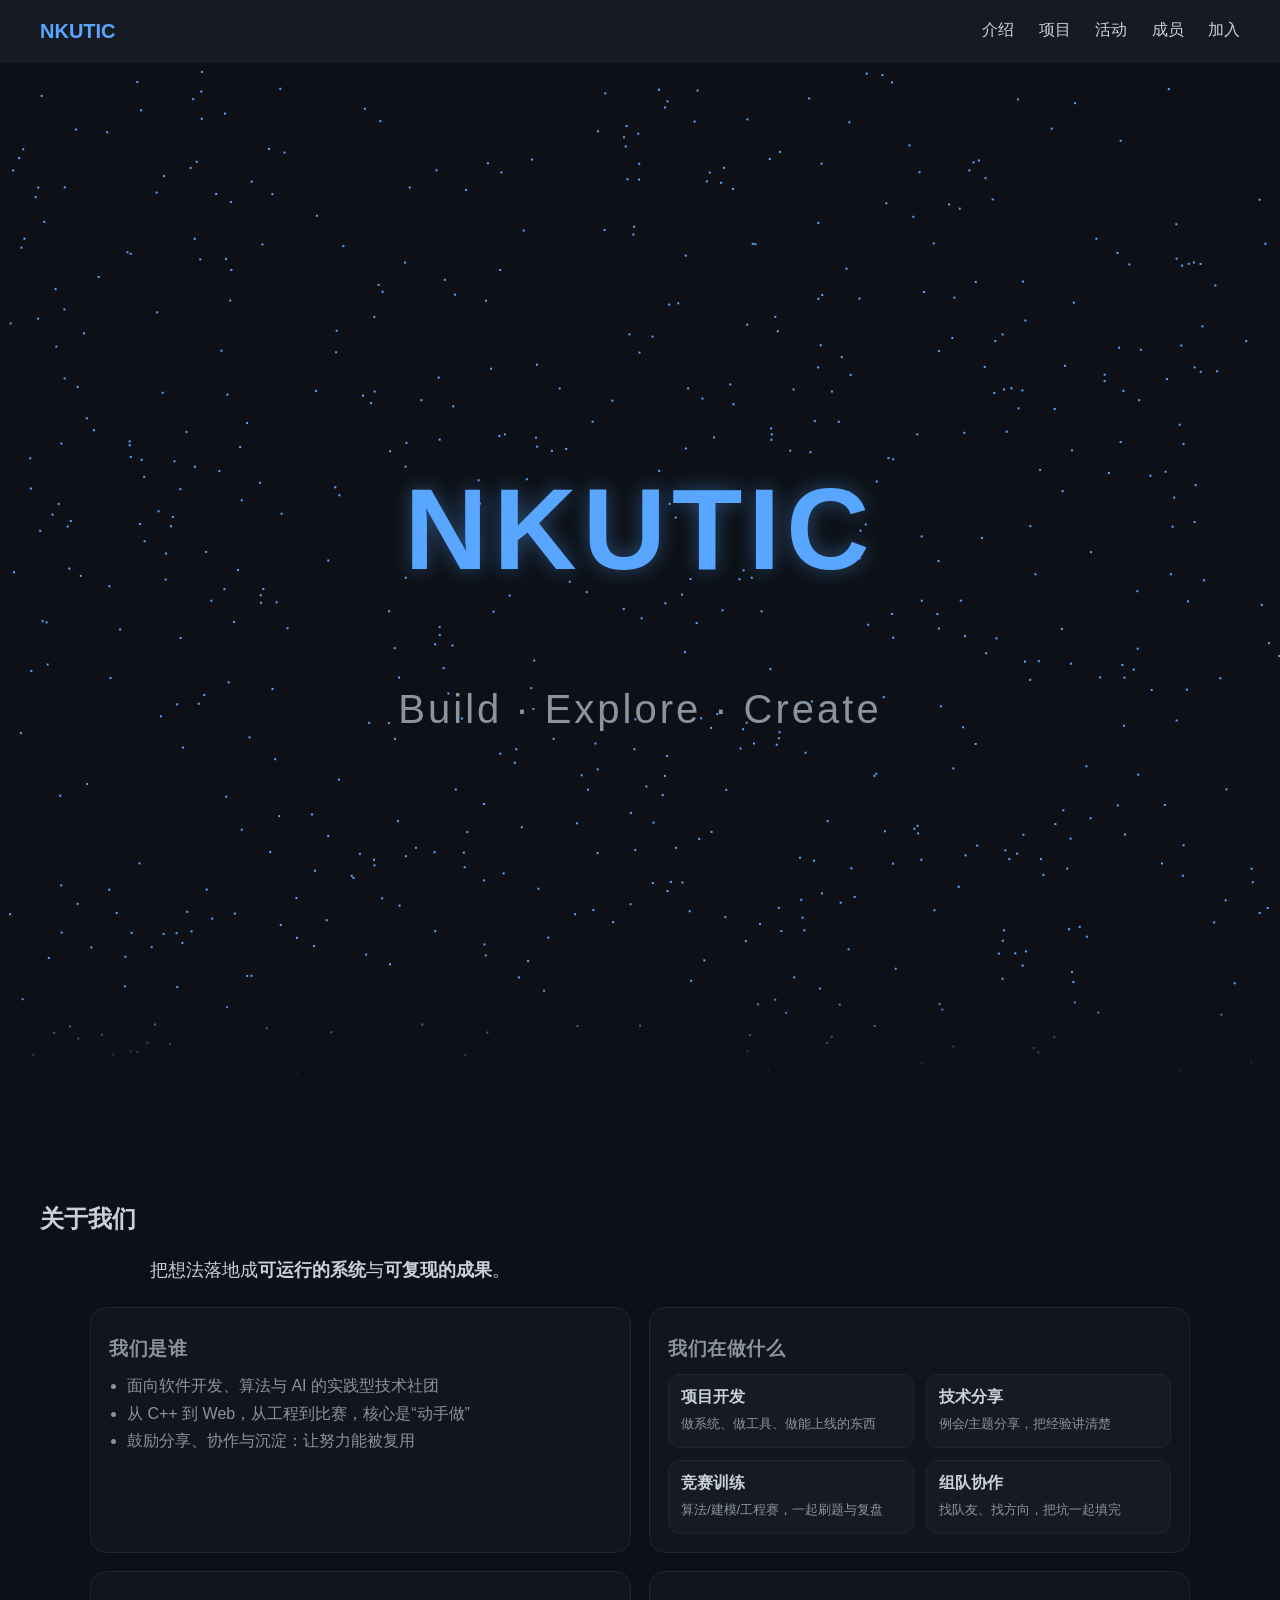
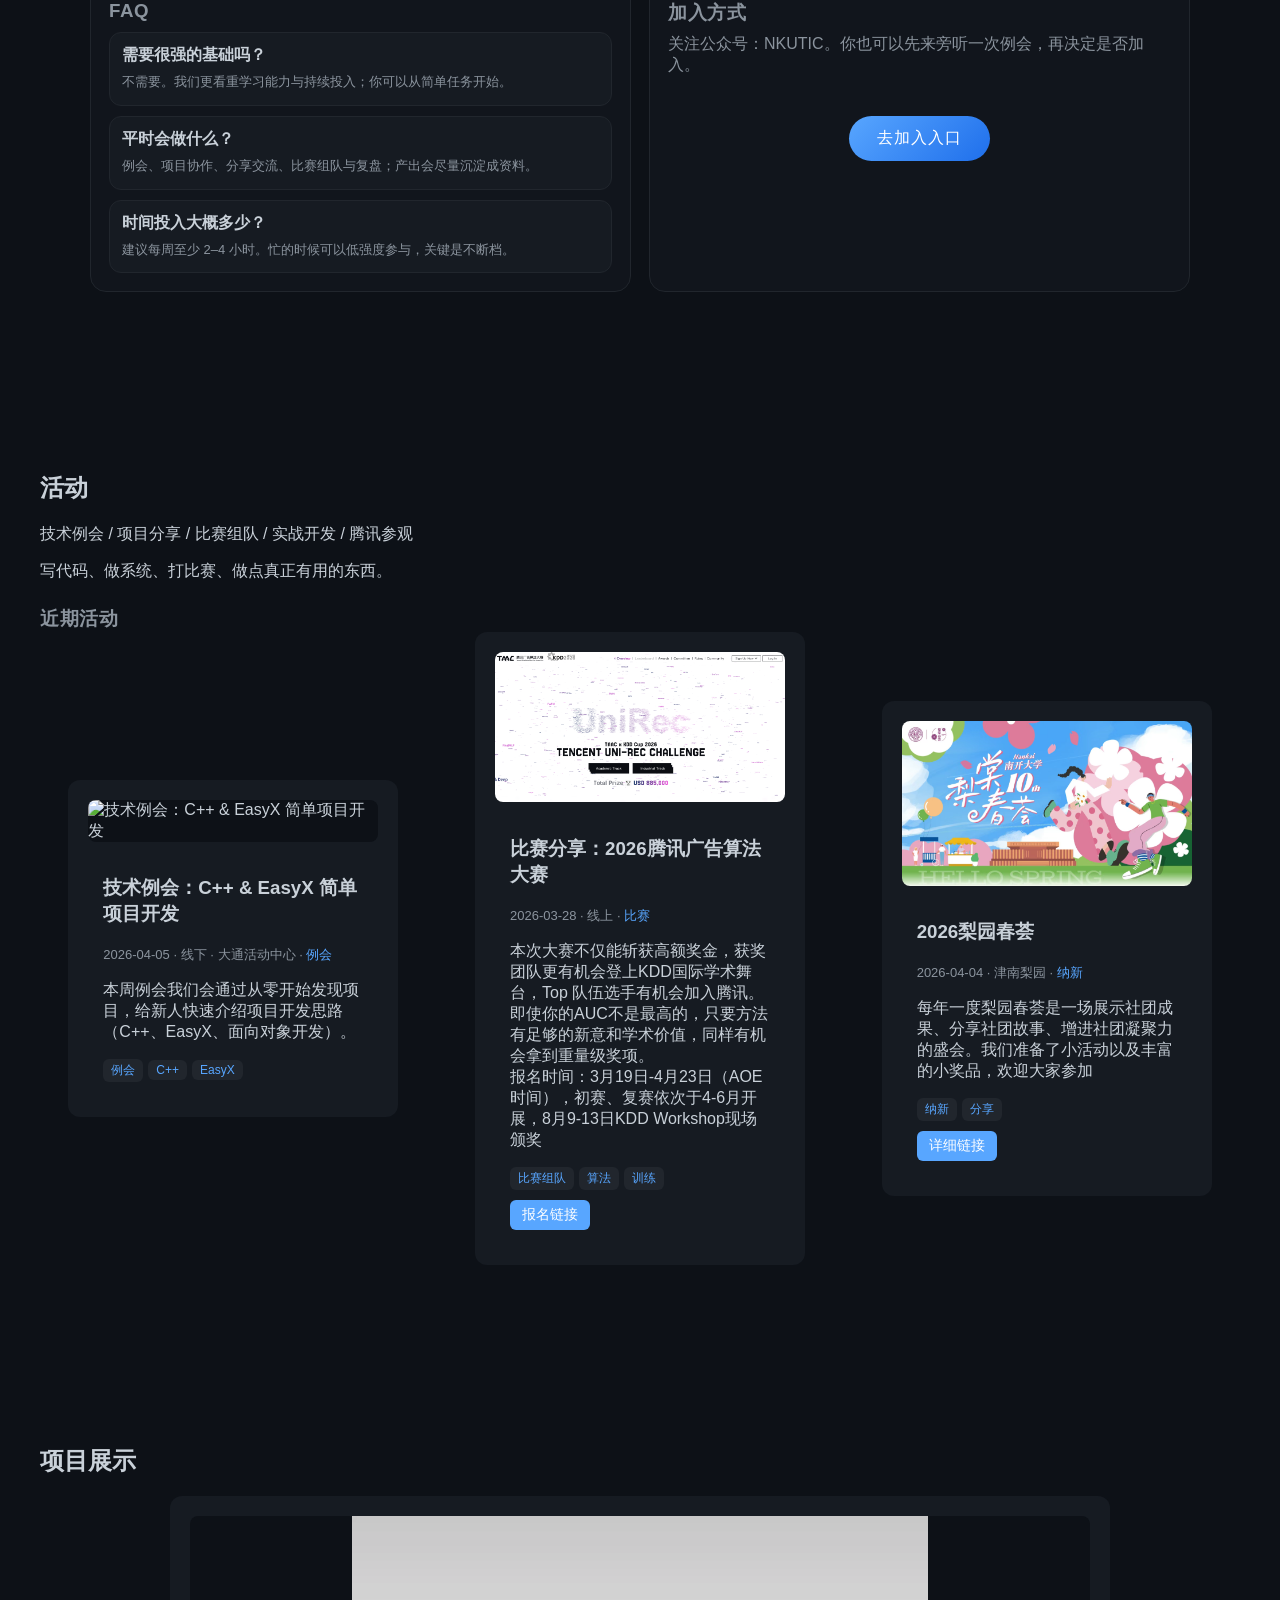
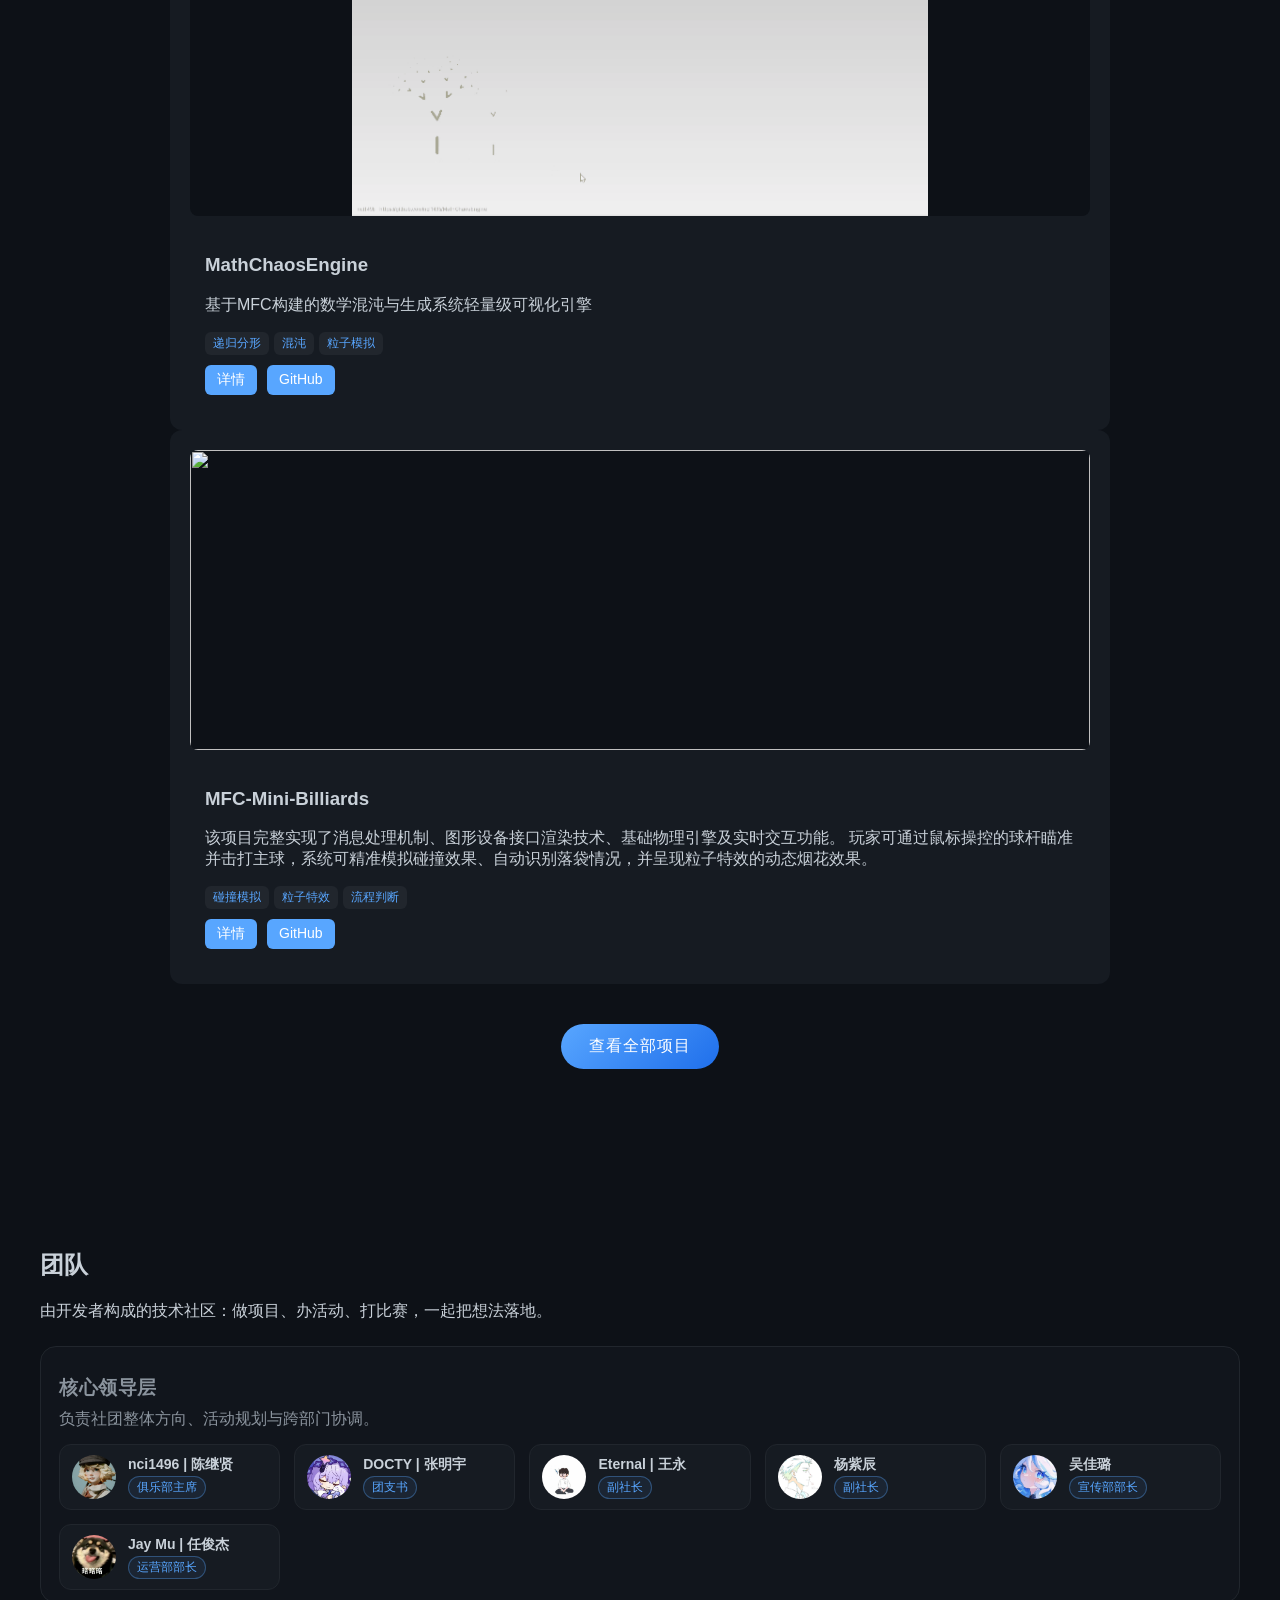
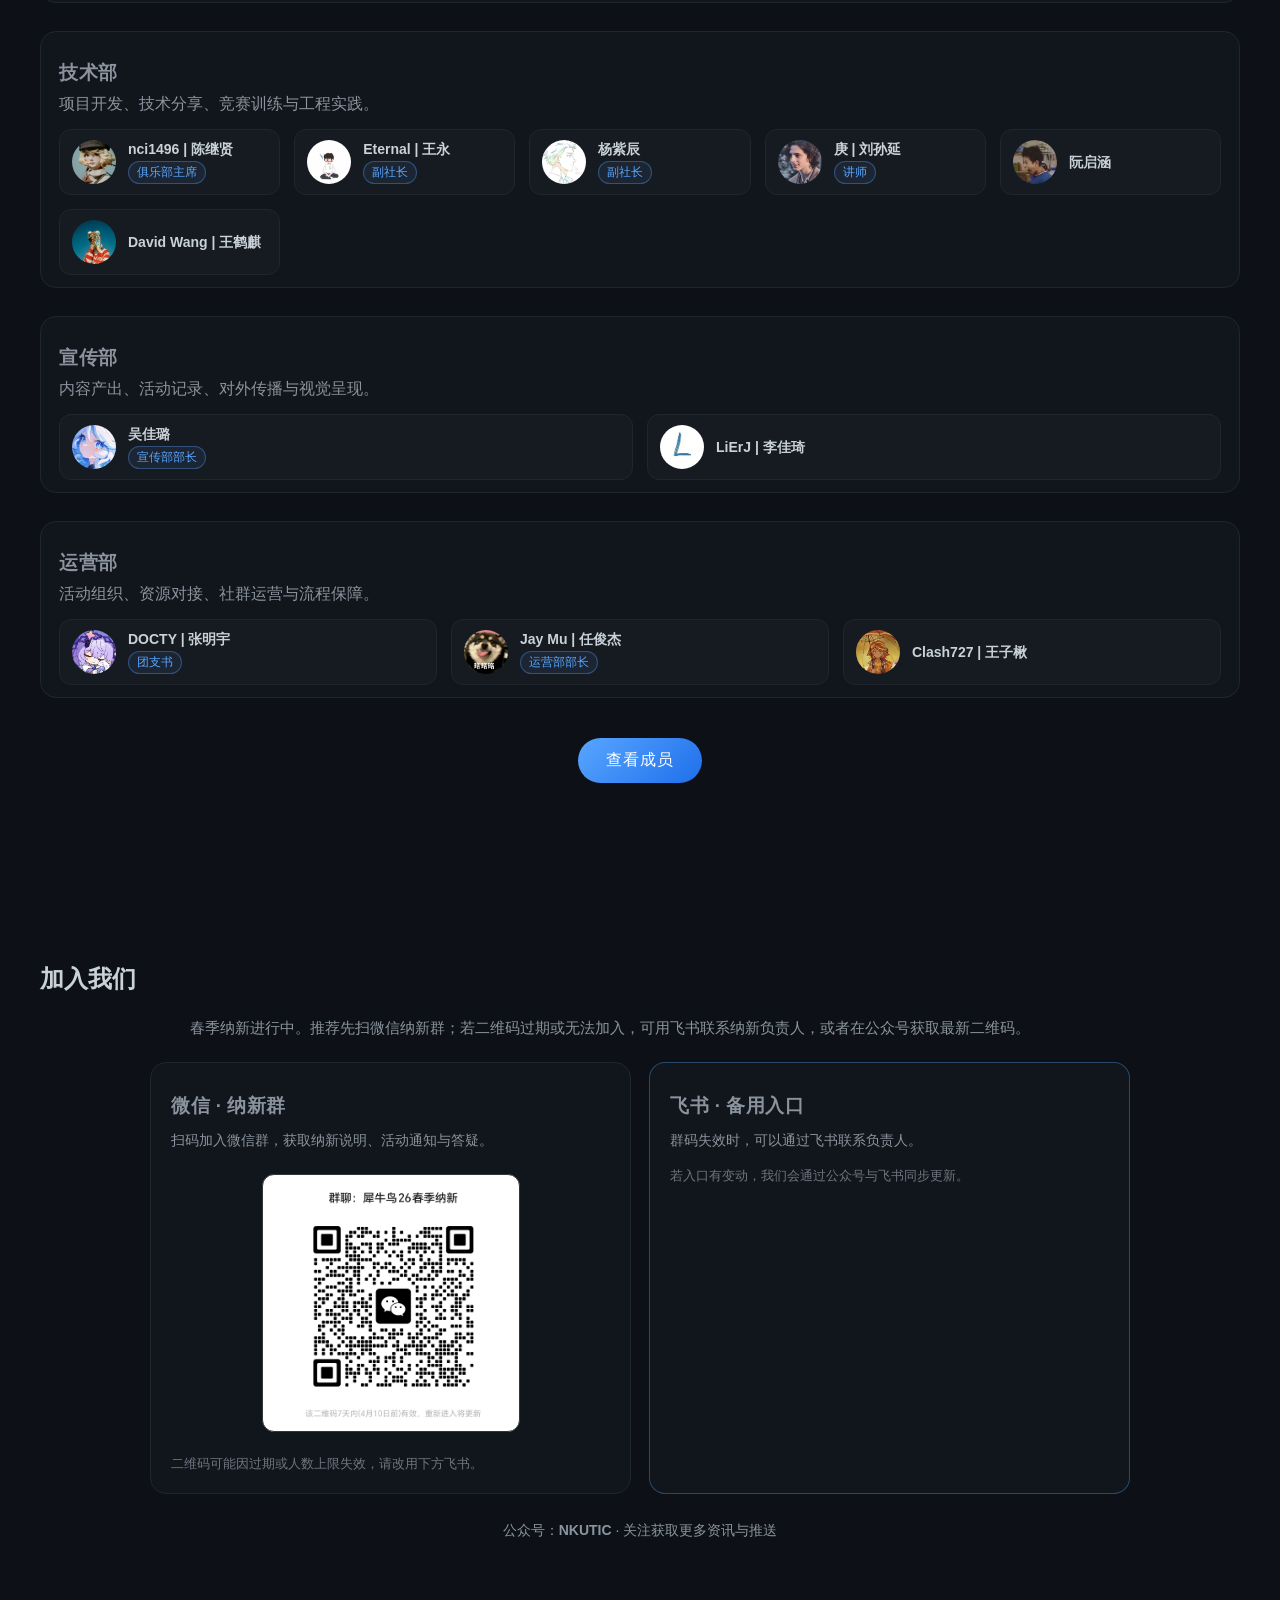
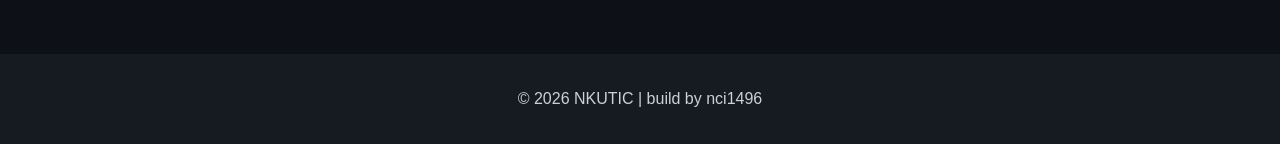
==== commit 1ba9ca0d: "ui update:better project ui" ====
--- a/index.html
+++ b/index.html
@@ -19,7 +19,7 @@
         <a href="#about">介绍</a>
         <a href="#projects">项目</a>
         <a href="#activity">活动</a>
-        <a href="contributors.html">成员</a>
+        <a href="#team">成员</a>
         <a href="#join">加入</a>
     </nav>
 </header>
--- a/style.css
+++ b/style.css
@@ -311,6 +311,47 @@
     gap: 20px;
 }
 
+/* 全部项目列表页 */
+.projects-list-page {
+    max-width: 1100px;
+    margin: 0 auto;
+    padding: 0 20px 40px;
+}
+
+.projects-list-page > .project-breadcrumb {
+    padding: 24px 0 0;
+}
+
+.projects-list-page .projects-list-hero {
+    text-align: center;
+    padding: 16px 0 36px;
+    margin-bottom: 0;
+    border-bottom: 1px solid #21262d;
+}
+
+.projects-list-page .projects-list-hero h1 {
+    margin: 0 0 14px;
+    font-size: clamp(28px, 4vw, 40px);
+    color: #58a6ff;
+}
+
+.projects-list-lead {
+    margin: 0 auto;
+    max-width: 640px;
+    color: #8b949e;
+    line-height: 1.7;
+    font-size: 16px;
+}
+
+.projects-list-page .projects-list-body {
+    padding: 32px 0 20px;
+}
+
+.projects-list-grid .card {
+    width: 100%;
+    margin: 0;
+}
+
 /* 活动专栏 */
 .activity-featured {
     margin-top: 24px;
@@ -484,6 +525,7 @@
 .project-page {
     max-width: 900px;
     margin: auto;
+    padding: 0 20px 60px;
 }
 
 /* 头部 */
@@ -495,6 +537,209 @@
 .project-hero h1 {
     font-size: 40px;
     color: #58a6ff;
+}
+
+/* —— 项目详情页（丰富版） —— */
+.project-detail-page {
+    max-width: 920px;
+}
+
+.project-breadcrumb {
+    padding: 24px 0 8px;
+    font-size: 14px;
+    color: #8b949e;
+}
+
+.project-breadcrumb a {
+    color: #58a6ff;
+    text-decoration: none;
+}
+
+.project-breadcrumb a:hover {
+    text-decoration: underline;
+}
+
+.project-breadcrumb-sep {
+    margin: 0 8px;
+    color: #484f58;
+}
+
+.project-detail-hero {
+    padding: 20px 0 36px;
+    border-bottom: 1px solid #21262d;
+    margin-bottom: 8px;
+}
+
+.project-detail-title {
+    margin: 0 0 10px;
+    font-size: clamp(28px, 5vw, 40px);
+    color: #58a6ff;
+    line-height: 1.15;
+}
+
+.project-detail-subtitle {
+    margin: 0 0 16px;
+    font-size: 18px;
+    color: #8b949e;
+    line-height: 1.5;
+}
+
+.project-detail-meta {
+    display: flex;
+    flex-wrap: wrap;
+    align-items: center;
+    gap: 10px 14px;
+    margin-bottom: 20px;
+}
+
+.project-detail-status {
+    display: inline-block;
+    padding: 4px 10px;
+    border-radius: 999px;
+    font-size: 12px;
+    font-weight: 600;
+    color: #3fb950;
+    background: rgba(63, 185, 80, 0.12);
+    border: 1px solid rgba(63, 185, 80, 0.35);
+}
+
+.project-detail-tags {
+    display: flex;
+    flex-wrap: wrap;
+    gap: 8px;
+}
+
+.project-detail-tag {
+    display: inline-block;
+    padding: 3px 10px;
+    border-radius: 6px;
+    background: #21262d;
+    color: #58a6ff;
+    font-size: 12px;
+}
+
+.project-detail-actions {
+    display: flex;
+    flex-wrap: wrap;
+    gap: 12px;
+    align-items: center;
+}
+
+.project-detail-section {
+    padding: 36px 0;
+    border-bottom: 1px solid #21262d;
+}
+
+.project-detail-section:last-of-type {
+    border-bottom: none;
+}
+
+.project-detail-section h2 {
+    margin: 0 0 16px;
+    font-size: 22px;
+    color: #c9d1d9;
+    letter-spacing: 0.5px;
+}
+
+.project-detail-lead {
+    margin: 0;
+    color: #c9d1d9;
+    line-height: 1.75;
+    font-size: 16px;
+}
+
+.project-triple-grid {
+    display: grid;
+    grid-template-columns: repeat(auto-fit, minmax(240px, 1fr));
+    gap: 16px;
+}
+
+.project-triple-card {
+    background: #161b22;
+    border: 1px solid #21262d;
+    border-radius: 12px;
+    padding: 16px 18px;
+}
+
+.project-triple-label {
+    margin: 0 0 10px;
+    font-size: 13px;
+    font-weight: 700;
+    color: #58a6ff;
+    text-transform: none;
+    letter-spacing: 0.3px;
+}
+
+.project-triple-card p {
+    margin: 0;
+    color: #8b949e;
+    font-size: 14px;
+    line-height: 1.65;
+}
+
+.project-highlights {
+    margin: 0;
+    padding-left: 20px;
+    color: #c9d1d9;
+    line-height: 1.75;
+}
+
+.project-highlights li {
+    margin-bottom: 8px;
+}
+
+.project-tech-list {
+    margin: 0;
+    padding-left: 20px;
+    color: #c9d1d9;
+    line-height: 1.75;
+}
+
+.project-tech-list li {
+    margin-bottom: 6px;
+}
+
+.project-img-hero {
+    margin-top: 0;
+    max-height: min(420px, 70vh);
+    width: 100%;
+    object-fit: contain;
+    background: #0d1117;
+}
+
+.project-gallery {
+    display: grid;
+    grid-template-columns: repeat(auto-fit, minmax(220px, 1fr));
+    gap: 16px;
+    margin-top: 20px;
+}
+
+.project-gallery-item {
+    margin: 0;
+}
+
+.project-gallery-img {
+    width: 100%;
+    border-radius: 10px;
+    border: 1px solid #21262d;
+    background: #0d1117;
+    object-fit: contain;
+    max-height: 280px;
+}
+
+.project-gallery-item figcaption {
+    margin-top: 8px;
+    font-size: 13px;
+    color: #6e7681;
+}
+
+.project-detail-missing-title {
+    color: #c9d1d9;
+}
+
+.project-detail-missing-desc {
+    color: #8b949e;
+    margin-bottom: 20px;
 }
 
 /* 更多按钮 */
@@ -593,6 +838,10 @@
     color: #8b949e;
 }
 
+.project-detail-page pre::after {
+    content: attr(data-lang);
+}
+
 /* 加入我们 */
 #join .join-lead {
     max-width: 900px;
